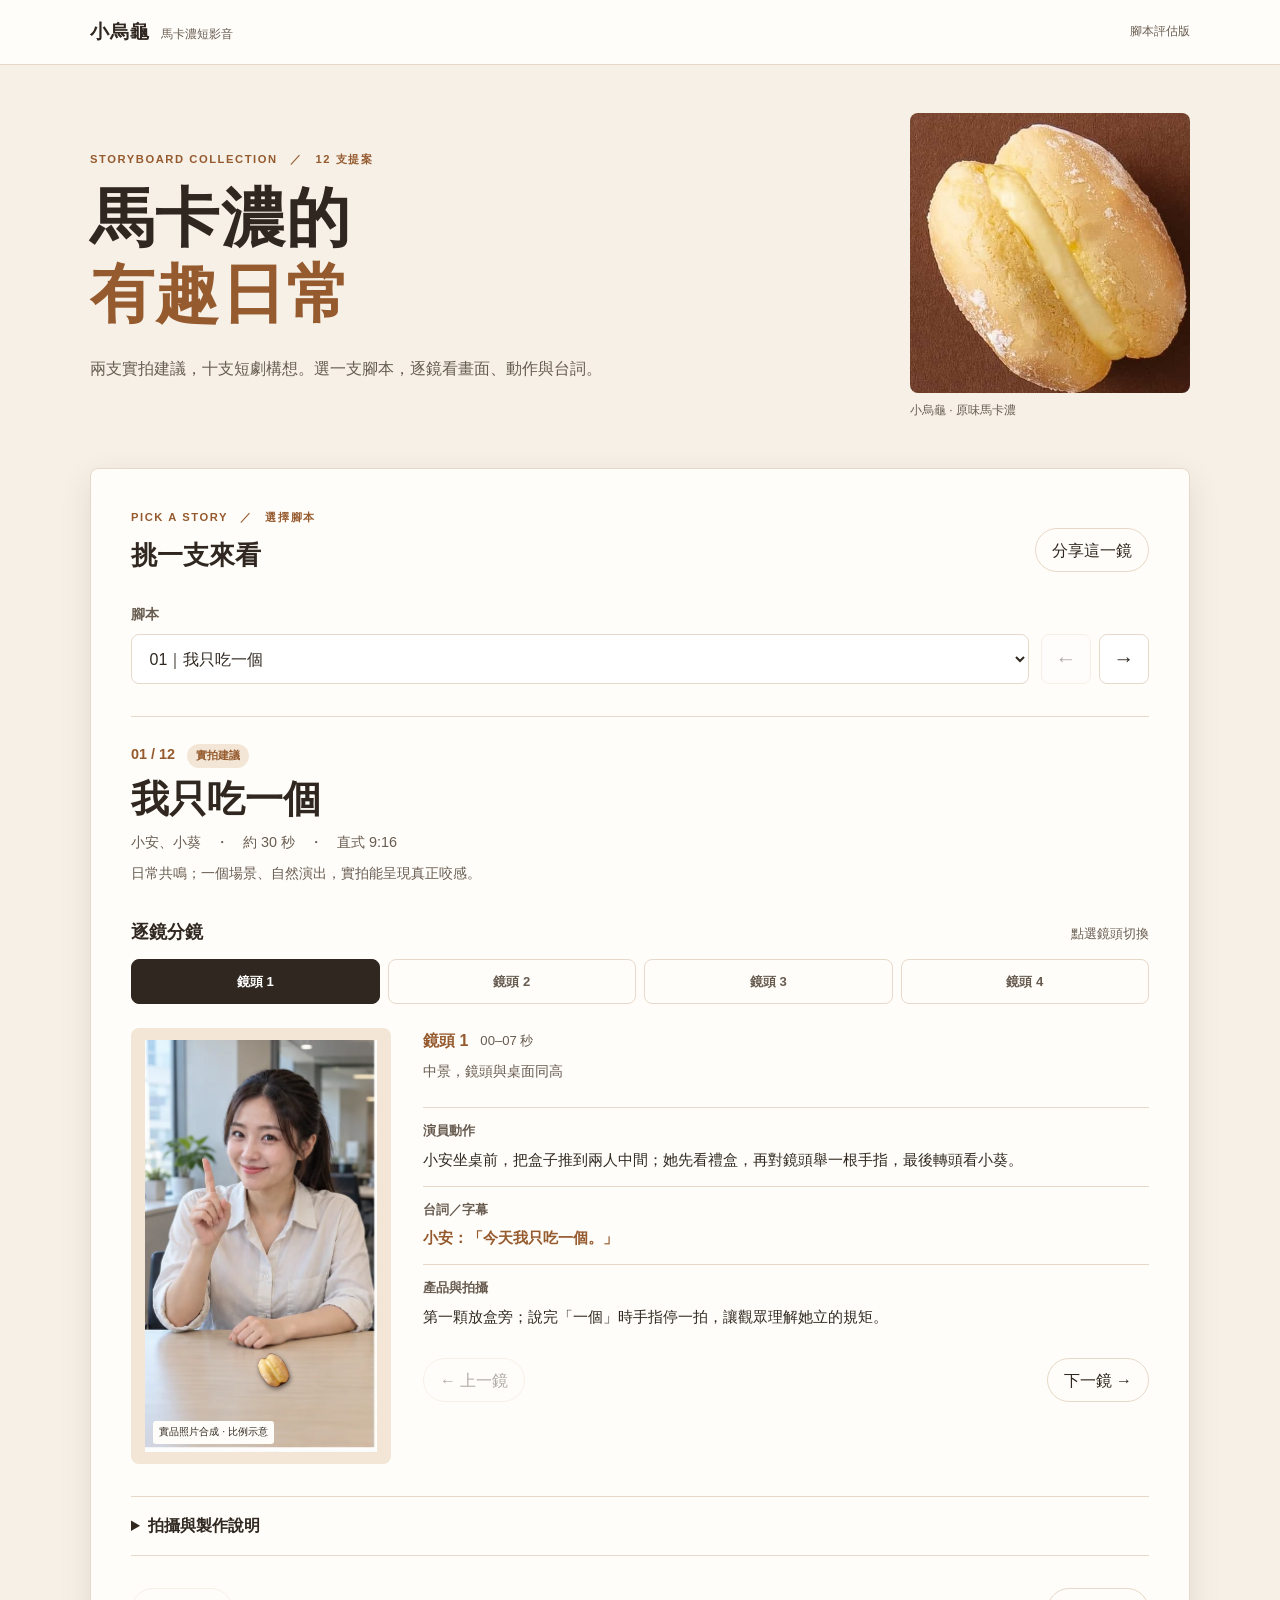
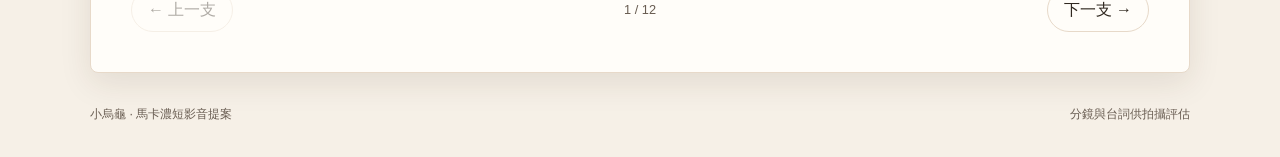
==== index.html @ 42d23191 "Publish mobile storyboard review" ====
<!doctype html>
<html lang="zh-Hant">
<head>
<meta charset="utf-8">
<meta name="viewport" content="width=device-width, initial-scale=1">
<meta name="theme-color" content="#f6f0e7">
<meta name="description" content="小烏龜馬卡濃短影音分鏡與劇本，手機快速瀏覽與切換。">
<title>小烏龜｜馬卡濃短影音分鏡</title>
<link rel="stylesheet" href="tokens.css">
<link rel="stylesheet" href="style.css">
<style>button:focus-visible,select:focus-visible,a:focus-visible,summary:focus-visible{outline:3px solid var(--color-focus);outline-offset:3px}</style>
<script src="data.js" defer></script>
<script src="app.js" defer></script>
</head>
<body>
<header class="topbar"><div class="topbar-inner"><a class="wordmark" href="./"><span class="wordmark-name">小烏龜</span><span class="wordmark-note">馬卡濃短影音</span></a><span class="topbar-label">腳本評估版</span></div></header>
<main class="wrap">
<section class="intro" aria-labelledby="page-title"><div class="intro-copy"><p class="eyebrow">STORYBOARD COLLECTION　／　12 支提案</p><h1 id="page-title">馬卡濃的<br><span>有趣日常</span></h1><p class="lead">兩支實拍建議，十支短劇構想。選一支腳本，逐鏡看畫面、動作與台詞。</p></div><div class="intro-product"><img src="assets/product-original.jpg" alt="小烏龜原味馬卡濃實拍"><span>小烏龜 · 原味馬卡濃</span></div></section>
<section class="viewer" aria-labelledby="viewer-title"><div class="viewer-heading"><div><p class="eyebrow">PICK A STORY　／　選擇腳本</p><h2 id="viewer-title">挑一支來看</h2></div><button type="button" class="share-button" id="share">分享這一鏡</button></div>
<div class="selector-row"><div class="field"><label for="episode-select">腳本</label><select id="episode-select" aria-label="選擇短影音腳本"></select></div><div class="episode-arrows" aria-label="切換腳本"><button type="button" id="prev-episode" aria-label="上一支腳本">←</button><button type="button" id="next-episode" aria-label="下一支腳本">→</button></div></div>
<div class="story-title" aria-live="polite"><div><span id="episode-number" class="number"></span><span id="episode-kind" class="kind"></span></div><h3 id="episode-title"></h3><p id="episode-meta"></p><p id="episode-why" class="story-reason"></p></div>
<div class="shot-header"><h4>逐鏡分鏡</h4><span>點選鏡頭切換</span></div><div class="shot-tabs" role="tablist" aria-label="選擇鏡頭" id="shot-tabs"></div>
<div class="shot-layout"><div class="shot-visual"><div id="still" class="still" role="img"><div id="photo-object" class="photo-obj"><img src="assets/product-original.jpg" alt=""></div><span id="visual-label" class="visual-label"></span></div></div><article class="shot-copy" aria-live="polite"><div class="shot-kicker"><span id="shot-name"></span><span id="shot-time"></span></div><p id="shot-camera" class="camera"></p><div class="copy-block"><h5>演員動作</h5><p id="shot-action"></p></div><div class="copy-block dialogue"><h5>台詞／字幕</h5><p id="shot-line"></p></div><div class="copy-block"><h5>產品與拍攝</h5><p id="shot-prop"></p></div><div class="shot-controls"><button type="button" id="prev-shot">← 上一鏡</button><button type="button" id="next-shot">下一鏡 →</button></div></article></div>
<details class="production-notes"><summary>拍攝與製作說明</summary><div><p>圖片中的人物為 AI 示意；標示「實品照片合成」的商品取自小烏龜本機實拍照。商品比例為視覺估算，拿取、咬下和開盒請依真實產品拍攝；部分雙人構圖與演員動作仍需調整。</p><p id="mode-notes"></p></div></details>
<div class="episode-bottom"><button type="button" id="prev-episode-bottom">← 上一支</button><span id="episode-progress"></span><button type="button" id="next-episode-bottom">下一支 →</button></div></section>
<footer><span>小烏龜 · 馬卡濃短影音提案</span><span>分鏡與台詞供拍攝評估</span></footer></main>
<div id="toast" class="toast" role="status" aria-live="polite"></div>
<noscript><p class="noscript">此頁需要啟用 JavaScript 才能切換分鏡。</p></noscript>
</body></html>
---- tokens.css ----
:root{--color-paper:#f6f0e7;--color-surface:#fffdf9;--color-ink:#302820;--color-muted:#685c51;--color-rule:#e7d9c9;--color-accent:#955a2e;--color-warm:#d99c5b;--color-soft:#f3e6d6;--color-green:#696b5b;--color-white:#fff;--color-shadow:rgba(63,42,23,.10);--color-focus:#6d3a19;--font-body:"Microsoft JhengHei","Heiti TC",sans-serif;--space-xs:.5rem;--space-sm:.75rem;--space-md:1rem;--space-lg:1.5rem;--space-xl:2rem;--space-2xl:3rem;--radius-sm:8px;--radius-pill:30px}
---- style.css ----
/* Hallmark · pre-emit critique: P4 H5 E4 S5 R5 V4 */
*,*::before,*::after{box-sizing:border-box}html,body{overflow-x:clip}html{scroll-behavior:smooth}body{margin:0;background:var(--color-paper);color:var(--color-ink);font-family:var(--font-body);line-height:1.6}button,select{font:inherit}button,a,select{touch-action:manipulation}button{cursor:pointer}button:focus-visible,select:focus-visible,a:focus-visible,summary:focus-visible{outline:3px solid var(--color-focus);outline-offset:3px}.topbar{background:var(--color-surface);border-bottom:1px solid var(--color-rule)}.topbar-inner,.wrap{width:min(100% - 2rem,1100px);margin:auto}.topbar-inner{min-height:64px;display:flex;align-items:center;justify-content:space-between;gap:var(--space-sm)}.wordmark{display:flex;align-items:baseline;gap:var(--space-sm);color:var(--color-ink);text-decoration:none}.wordmark-name{font-size:1.2rem;font-weight:800;letter-spacing:.04em}.wordmark-note,.topbar-label{font-size:.78rem;color:var(--color-muted)}.intro{display:grid;grid-template-columns:minmax(0,1fr) minmax(180px,280px);gap:var(--space-xl);align-items:center;padding:var(--space-2xl) 0}.intro-copy{min-width:0}.eyebrow{font-size:.7rem;letter-spacing:.14em;color:var(--color-accent);font-weight:700;margin:0 0 var(--space-sm)}h1,h2,h3,h4,h5{font-style:normal;overflow-wrap:anywhere;min-width:0}h1{font-size:clamp(2.1rem,7vw,4rem);line-height:1.18;letter-spacing:.02em;margin:0}h1 span{color:var(--color-accent)}.lead{color:var(--color-muted);max-width:34rem;margin:var(--space-lg) 0 0;font-size:1rem}.intro-product{position:relative;align-self:center}.intro-product img{width:100%;aspect-ratio:1;object-fit:cover;display:block;border-radius:var(--radius-sm)}.intro-product span{display:block;color:var(--color-muted);font-size:.75rem;margin-top:var(--space-xs)}.viewer{background:var(--color-surface);padding:clamp(1rem,4vw,2.5rem);border:1px solid var(--color-rule);border-radius:var(--radius-sm);box-shadow:0 10px 32px var(--color-shadow)}.viewer-heading{display:flex;align-items:end;justify-content:space-between;gap:var(--space-sm)}.viewer-heading h2{font-size:1.6rem;line-height:1.3;margin:0}.share-button,.shot-controls button,.episode-bottom button{border:1px solid var(--color-rule);background:var(--color-surface);color:var(--color-ink);border-radius:var(--radius-pill);min-height:44px;padding:.5rem 1rem;white-space:nowrap}.share-button:hover,.shot-controls button:hover,.episode-bottom button:hover{border-color:var(--color-accent)}.selector-row{display:flex;align-items:end;gap:var(--space-sm);margin-top:var(--space-xl)}.field{flex:1;min-width:0}.field label{display:block;font-size:.85rem;color:var(--color-muted);font-weight:700;margin-bottom:var(--space-xs)}select{width:100%;min-height:50px;padding:.65rem 2.2rem .65rem .85rem;color:var(--color-ink);border:1px solid var(--color-rule);border-radius:var(--radius-sm);background:var(--color-white)}.episode-arrows{display:flex;gap:var(--space-xs)}.episode-arrows button{width:50px;height:50px;border:1px solid var(--color-rule);border-radius:var(--radius-sm);background:var(--color-white);font-size:1.3rem;color:var(--color-ink)}button:disabled{opacity:.38;cursor:not-allowed}.story-title{border-top:1px solid var(--color-rule);margin-top:var(--space-xl);padding-top:var(--space-lg)}.number{font-size:.9rem;color:var(--color-accent);font-weight:800;margin-right:var(--space-sm)}.kind{display:inline-block;font-size:.7rem;padding:.2rem .55rem;background:var(--color-soft);color:var(--color-accent);border-radius:var(--radius-pill);font-weight:700}.story-title h3{font-size:clamp(1.55rem,4vw,2.35rem);line-height:1.25;margin:var(--space-xs) 0}.story-title p{margin:0;color:var(--color-muted);font-size:.9rem}.story-title .story-reason{margin-top:var(--space-xs)}.shot-header{display:flex;align-items:baseline;justify-content:space-between;gap:var(--space-sm);margin-top:var(--space-xl)}.shot-header h4{margin:0;font-size:1.15rem}.shot-header span{font-size:.8rem;color:var(--color-muted)}.shot-tabs{display:grid;grid-template-columns:repeat(4,minmax(0,1fr));gap:var(--space-xs);margin:var(--space-sm) 0 var(--space-lg)}.shot-tabs button{font-size:.82rem;white-space:nowrap;min-height:45px;border:1px solid var(--color-rule);border-radius:var(--radius-sm);color:var(--color-muted);background:var(--color-surface);font-weight:700}.shot-tabs button[aria-selected=true]{background:var(--color-ink);color:var(--color-white);border-color:var(--color-ink)}.shot-layout{display:grid;grid-template-columns:minmax(200px,260px) minmax(0,1fr);gap:var(--space-xl);align-items:start}.shot-visual{display:flex;justify-content:center;background:var(--color-soft);padding:var(--space-sm);border-radius:var(--radius-sm)}.still{position:relative;width:100%;max-width:232px;aspect-ratio:9/16;overflow:hidden;background-repeat:no-repeat;background-size:auto 200%;background-color:var(--color-rule)}.photo-obj{position:absolute;width:15%;transform:translate(-50%,-50%);filter:drop-shadow(1px 2px 2px rgba(0,0,0,.5))}.photo-obj img{display:block;width:100%;clip-path:polygon(42% 5%,49% 5%,55% 7%,64% 11%,71% 15%,75% 20%,80% 25%,84% 31%,88% 38%,91% 45%,94% 52%,97% 59%,99% 66%,99% 71%,97% 75%,94% 80%,91% 84%,86% 88%,80% 91%,74% 94%,67% 97%,60% 99%,54% 98%,46% 96%,39% 93%,35% 90%,32% 86%,28% 82%,25% 78%,22% 74%,19% 70%,16% 65%,14% 61%,13% 58%,11% 53%,10% 49%,9% 45%,8% 40%,8% 36%,9% 32%,10% 28%,12% 24%,14% 21%,18% 18%,32% 18%,33% 14%,35% 11%,37% 9%)}.visual-label{position:absolute;bottom:var(--space-xs);left:var(--space-xs);background:var(--color-surface);padding:.2rem .4rem;border-radius:3px;font-size:.65rem;color:var(--color-ink)}.shot-kicker{display:flex;gap:var(--space-sm);align-items:center;color:var(--color-accent);font-weight:800}.shot-kicker span+span{color:var(--color-muted);font-size:.82rem;font-weight:400}.camera{font-size:.85rem;color:var(--color-muted);margin:var(--space-xs) 0 var(--space-lg)}.copy-block{padding:var(--space-sm) 0;border-top:1px solid var(--color-rule)}.copy-block h5{font-size:.82rem;color:var(--color-muted);margin:0 0 .3rem}.copy-block p{font-size:.96rem;margin:0;line-height:1.8}.dialogue p{font-weight:700;color:var(--color-accent)}.shot-controls{display:flex;justify-content:space-between;gap:var(--space-sm);margin-top:var(--space-md)}.production-notes{margin-top:var(--space-xl);border-top:1px solid var(--color-rule);border-bottom:1px solid var(--color-rule);color:var(--color-muted)}summary{padding:var(--space-md) 0;cursor:pointer;color:var(--color-ink);font-weight:700}.production-notes div{font-size:.86rem;line-height:1.75;padding-bottom:var(--space-sm)}.episode-bottom{display:flex;align-items:center;justify-content:space-between;gap:var(--space-xs);margin-top:var(--space-xl)}.episode-bottom span{color:var(--color-muted);font-size:.8rem;white-space:nowrap}footer{display:flex;justify-content:space-between;gap:var(--space-sm);padding:var(--space-xl) 0;color:var(--color-muted);font-size:.78rem}.toast{position:fixed;left:50%;bottom:1rem;transform:translateX(-50%);background:var(--color-ink);color:var(--color-white);padding:.6rem 1rem;border-radius:var(--radius-pill);font-size:.85rem;opacity:0;pointer-events:none;white-space:nowrap}.toast.visible{opacity:1}.noscript{padding:var(--space-lg)}@media(max-width:600px){.topbar-inner,.wrap{width:min(100% - 1.5rem,1100px)}.topbar-label{display:none}.intro{grid-template-columns:minmax(0,1fr) minmax(95px,32%);gap:var(--space-md);padding:var(--space-xl) 0}.intro-product span{font-size:.65rem}.lead{font-size:.9rem;margin-top:var(--space-md)}.viewer-heading{align-items:start}.viewer-heading h2{font-size:1.35rem}.share-button{padding:.45rem .7rem;font-size:.78rem}.episode-arrows button{width:44px}.shot-layout{grid-template-columns:minmax(0,1fr);gap:var(--space-md)}.shot-visual{padding:var(--space-sm)}.still{max-width:188px}.shot-copy{min-width:0}.copy-block p{font-size:.95rem}footer{flex-direction:column;gap:0}}@media(prefers-reduced-motion:reduce){html{scroll-behavior:auto}}
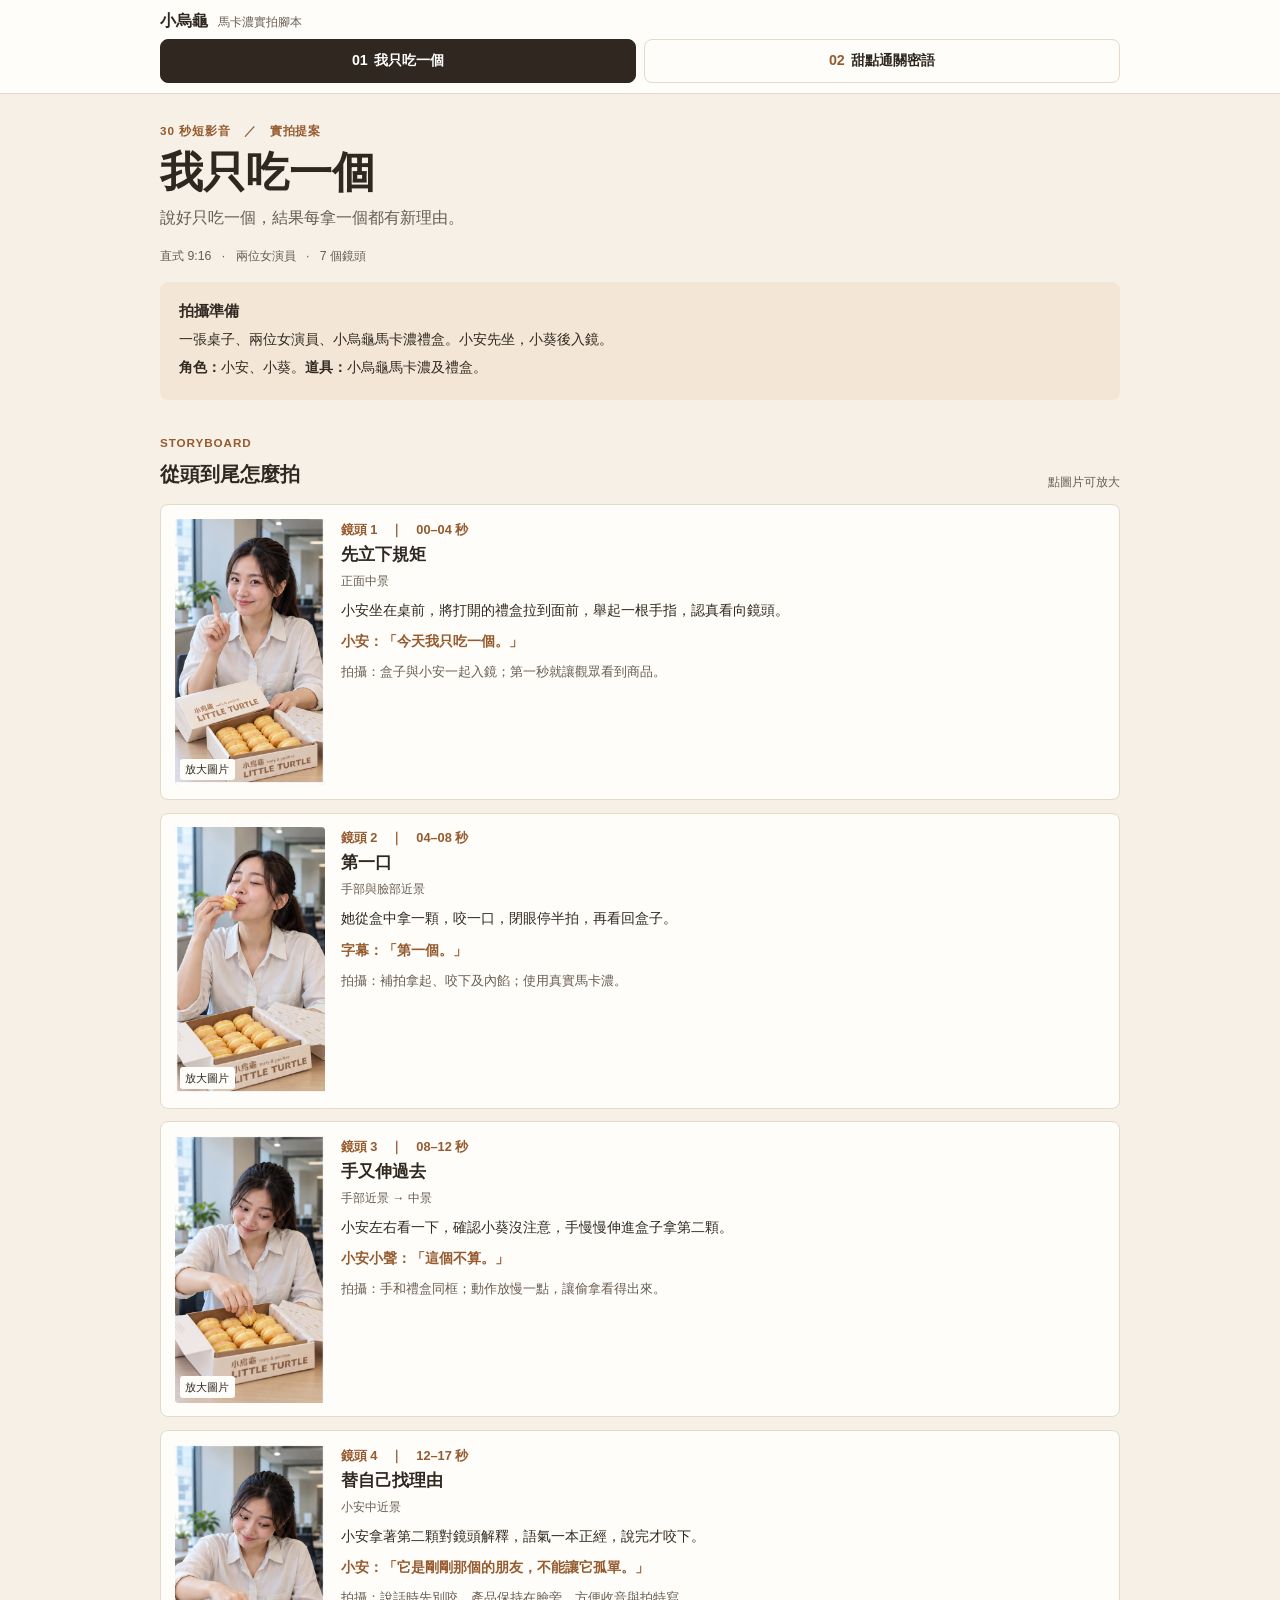
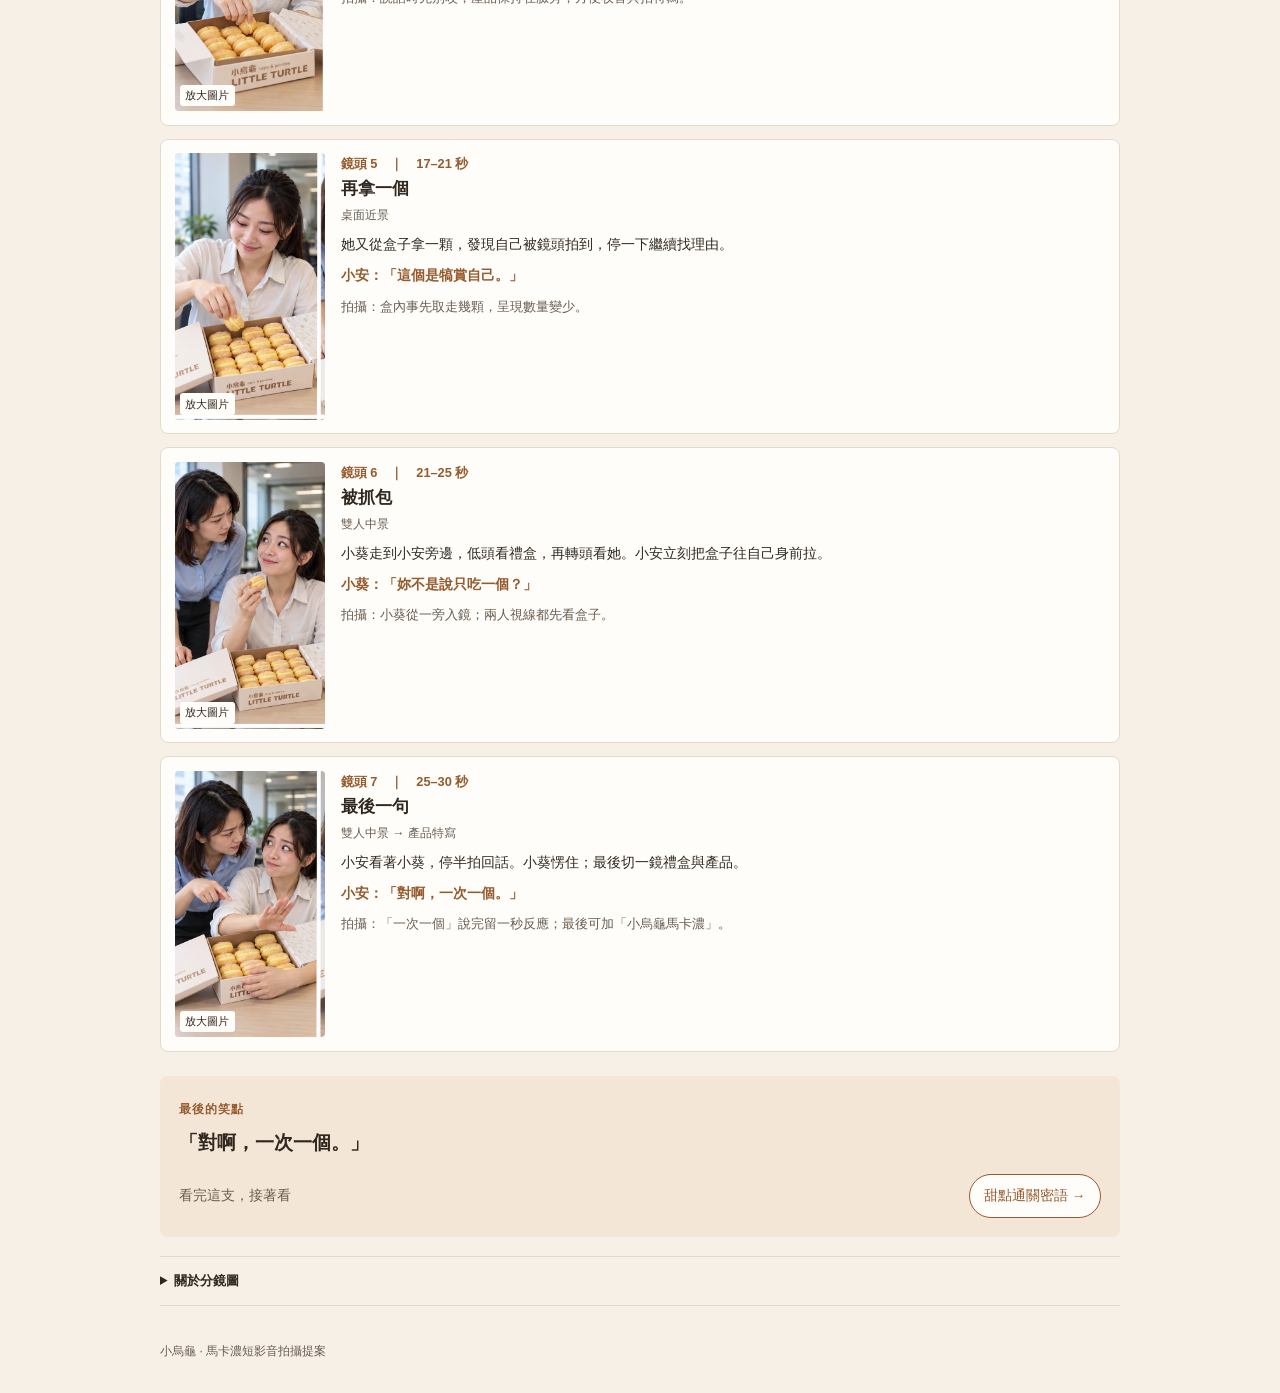
==== commit fa0ee2c5: "Focus mobile review on two filming scripts" ====
--- a/index.html
+++ b/index.html
@@ -1,29 +1,11 @@
 <!doctype html>
-<html lang="zh-Hant">
-<head>
-<meta charset="utf-8">
-<meta name="viewport" content="width=device-width, initial-scale=1">
-<meta name="theme-color" content="#f6f0e7">
-<meta name="description" content="小烏龜馬卡濃短影音分鏡與劇本，手機快速瀏覽與切換。">
-<title>小烏龜｜馬卡濃短影音分鏡</title>
-<link rel="stylesheet" href="tokens.css">
-<link rel="stylesheet" href="style.css">
-<style>button:focus-visible,select:focus-visible,a:focus-visible,summary:focus-visible{outline:3px solid var(--color-focus);outline-offset:3px}</style>
-<script src="data.js" defer></script>
-<script src="app.js" defer></script>
-</head>
-<body>
-<header class="topbar"><div class="topbar-inner"><a class="wordmark" href="./"><span class="wordmark-name">小烏龜</span><span class="wordmark-note">馬卡濃短影音</span></a><span class="topbar-label">腳本評估版</span></div></header>
-<main class="wrap">
-<section class="intro" aria-labelledby="page-title"><div class="intro-copy"><p class="eyebrow">STORYBOARD COLLECTION　／　12 支提案</p><h1 id="page-title">馬卡濃的<br><span>有趣日常</span></h1><p class="lead">兩支實拍建議，十支短劇構想。選一支腳本，逐鏡看畫面、動作與台詞。</p></div><div class="intro-product"><img src="assets/product-original.jpg" alt="小烏龜原味馬卡濃實拍"><span>小烏龜 · 原味馬卡濃</span></div></section>
-<section class="viewer" aria-labelledby="viewer-title"><div class="viewer-heading"><div><p class="eyebrow">PICK A STORY　／　選擇腳本</p><h2 id="viewer-title">挑一支來看</h2></div><button type="button" class="share-button" id="share">分享這一鏡</button></div>
-<div class="selector-row"><div class="field"><label for="episode-select">腳本</label><select id="episode-select" aria-label="選擇短影音腳本"></select></div><div class="episode-arrows" aria-label="切換腳本"><button type="button" id="prev-episode" aria-label="上一支腳本">←</button><button type="button" id="next-episode" aria-label="下一支腳本">→</button></div></div>
-<div class="story-title" aria-live="polite"><div><span id="episode-number" class="number"></span><span id="episode-kind" class="kind"></span></div><h3 id="episode-title"></h3><p id="episode-meta"></p><p id="episode-why" class="story-reason"></p></div>
-<div class="shot-header"><h4>逐鏡分鏡</h4><span>點選鏡頭切換</span></div><div class="shot-tabs" role="tablist" aria-label="選擇鏡頭" id="shot-tabs"></div>
-<div class="shot-layout"><div class="shot-visual"><div id="still" class="still" role="img"><div id="photo-object" class="photo-obj"><img src="assets/product-original.jpg" alt=""></div><span id="visual-label" class="visual-label"></span></div></div><article class="shot-copy" aria-live="polite"><div class="shot-kicker"><span id="shot-name"></span><span id="shot-time"></span></div><p id="shot-camera" class="camera"></p><div class="copy-block"><h5>演員動作</h5><p id="shot-action"></p></div><div class="copy-block dialogue"><h5>台詞／字幕</h5><p id="shot-line"></p></div><div class="copy-block"><h5>產品與拍攝</h5><p id="shot-prop"></p></div><div class="shot-controls"><button type="button" id="prev-shot">← 上一鏡</button><button type="button" id="next-shot">下一鏡 →</button></div></article></div>
-<details class="production-notes"><summary>拍攝與製作說明</summary><div><p>圖片中的人物為 AI 示意；標示「實品照片合成」的商品取自小烏龜本機實拍照。商品比例為視覺估算，拿取、咬下和開盒請依真實產品拍攝；部分雙人構圖與演員動作仍需調整。</p><p id="mode-notes"></p></div></details>
-<div class="episode-bottom"><button type="button" id="prev-episode-bottom">← 上一支</button><span id="episode-progress"></span><button type="button" id="next-episode-bottom">下一支 →</button></div></section>
-<footer><span>小烏龜 · 馬卡濃短影音提案</span><span>分鏡與台詞供拍攝評估</span></footer></main>
-<div id="toast" class="toast" role="status" aria-live="polite"></div>
-<noscript><p class="noscript">此頁需要啟用 JavaScript 才能切換分鏡。</p></noscript>
-</body></html>+<html lang="zh-Hant"><head><meta charset="utf-8"><meta name="viewport" content="width=device-width, initial-scale=1"><meta name="theme-color" content="#f7f1e9"><meta name="description" content="小烏龜馬卡濃兩支實拍短影音分鏡與劇本。"><title>小烏龜｜兩支實拍腳本</title><link rel="stylesheet" href="tokens.css"><link rel="stylesheet" href="style.css"><style>button:focus-visible,a:focus-visible,summary:focus-visible{outline:3px solid var(--color-focus);outline-offset:3px}</style><script src="shoot-data.js" defer></script><script src="app.js" defer></script></head>
+<body><header class="topbar"><div class="top-inner"><div class="brand"><strong>小烏龜</strong><span>馬卡濃實拍腳本</span></div><nav class="switcher" aria-label="切換影片"><button id="choose-01" type="button" aria-pressed="true"><span>01</span> 我只吃一個</button><button id="choose-10" type="button" aria-pressed="false"><span>02</span> 甜點通關密語</button></nav></div></header>
+<main class="page" id="top"><section class="story-header"><div class="eyebrow">30 秒短影音　／　實拍提案</div><h1 id="title"></h1><p class="logline" id="logline"></p><div class="meta"><span>直式 9:16</span><span>兩位女演員</span><span>7 個鏡頭</span></div></section>
+<section class="setup" aria-labelledby="setup-title"><h2 id="setup-title">拍攝準備</h2><p id="setup"></p><p><strong>角色：</strong>小安、小葵。<strong>道具：</strong>小烏龜馬卡濃及禮盒。</p></section>
+<section class="storyboard" aria-labelledby="storyboard-title"><div class="section-head"><div><span class="eyebrow">STORYBOARD</span><h2 id="storyboard-title">從頭到尾怎麼拍</h2></div><span class="hint">點圖片可放大</span></div><div id="shots" class="shots"></div></section>
+<section class="finish"><span class="eyebrow">最後的笑點</span><p id="ending"></p><div class="next"><span>看完這支，接著看</span><button type="button" id="switch-bottom">切換影片</button></div></section>
+<details class="notes"><summary>關於分鏡圖</summary><p>圖片由 ImageGen 參考小烏龜馬卡濃與禮盒實拍生成，女演員與商品在同一張圖中生成；產品形狀、包裝和手部仍可能與實物不同，實拍時以實際商品與劇本為準。</p></details>
+<footer>小烏龜 · 馬卡濃短影音拍攝提案</footer></main>
+<dialog id="image-dialog" aria-label="放大分鏡圖片"><div class="modal-header"><strong id="modal-title"></strong><button id="close-dialog" type="button" aria-label="關閉放大圖片">關閉 ✕</button></div><div id="modal-image" class="modal-image" role="img"></div><p>AI 生成示意，產品以實物為準。</p></dialog>
+<noscript><p>請開啟 JavaScript 以查看兩支拍攝腳本。</p></noscript></body></html>
--- a/style.css
+++ b/style.css
@@ -1,2 +1,2 @@
 /* Hallmark · pre-emit critique: P4 H5 E4 S5 R5 V4 */
-*,*::before,*::after{box-sizing:border-box}html,body{overflow-x:clip}html{scroll-behavior:smooth}body{margin:0;background:var(--color-paper);color:var(--color-ink);font-family:var(--font-body);line-height:1.6}button,select{font:inherit}button,a,select{touch-action:manipulation}button{cursor:pointer}button:focus-visible,select:focus-visible,a:focus-visible,summary:focus-visible{outline:3px solid var(--color-focus);outline-offset:3px}.topbar{background:var(--color-surface);border-bottom:1px solid var(--color-rule)}.topbar-inner,.wrap{width:min(100% - 2rem,1100px);margin:auto}.topbar-inner{min-height:64px;display:flex;align-items:center;justify-content:space-between;gap:var(--space-sm)}.wordmark{display:flex;align-items:baseline;gap:var(--space-sm);color:var(--color-ink);text-decoration:none}.wordmark-name{font-size:1.2rem;font-weight:800;letter-spacing:.04em}.wordmark-note,.topbar-label{font-size:.78rem;color:var(--color-muted)}.intro{display:grid;grid-template-columns:minmax(0,1fr) minmax(180px,280px);gap:var(--space-xl);align-items:center;padding:var(--space-2xl) 0}.intro-copy{min-width:0}.eyebrow{font-size:.7rem;letter-spacing:.14em;color:var(--color-accent);font-weight:700;margin:0 0 var(--space-sm)}h1,h2,h3,h4,h5{font-style:normal;overflow-wrap:anywhere;min-width:0}h1{font-size:clamp(2.1rem,7vw,4rem);line-height:1.18;letter-spacing:.02em;margin:0}h1 span{color:var(--color-accent)}.lead{color:var(--color-muted);max-width:34rem;margin:var(--space-lg) 0 0;font-size:1rem}.intro-product{position:relative;align-self:center}.intro-product img{width:100%;aspect-ratio:1;object-fit:cover;display:block;border-radius:var(--radius-sm)}.intro-product span{display:block;color:var(--color-muted);font-size:.75rem;margin-top:var(--space-xs)}.viewer{background:var(--color-surface);padding:clamp(1rem,4vw,2.5rem);border:1px solid var(--color-rule);border-radius:var(--radius-sm);box-shadow:0 10px 32px var(--color-shadow)}.viewer-heading{display:flex;align-items:end;justify-content:space-between;gap:var(--space-sm)}.viewer-heading h2{font-size:1.6rem;line-height:1.3;margin:0}.share-button,.shot-controls button,.episode-bottom button{border:1px solid var(--color-rule);background:var(--color-surface);color:var(--color-ink);border-radius:var(--radius-pill);min-height:44px;padding:.5rem 1rem;white-space:nowrap}.share-button:hover,.shot-controls button:hover,.episode-bottom button:hover{border-color:var(--color-accent)}.selector-row{display:flex;align-items:end;gap:var(--space-sm);margin-top:var(--space-xl)}.field{flex:1;min-width:0}.field label{display:block;font-size:.85rem;color:var(--color-muted);font-weight:700;margin-bottom:var(--space-xs)}select{width:100%;min-height:50px;padding:.65rem 2.2rem .65rem .85rem;color:var(--color-ink);border:1px solid var(--color-rule);border-radius:var(--radius-sm);background:var(--color-white)}.episode-arrows{display:flex;gap:var(--space-xs)}.episode-arrows button{width:50px;height:50px;border:1px solid var(--color-rule);border-radius:var(--radius-sm);background:var(--color-white);font-size:1.3rem;color:var(--color-ink)}button:disabled{opacity:.38;cursor:not-allowed}.story-title{border-top:1px solid var(--color-rule);margin-top:var(--space-xl);padding-top:var(--space-lg)}.number{font-size:.9rem;color:var(--color-accent);font-weight:800;margin-right:var(--space-sm)}.kind{display:inline-block;font-size:.7rem;padding:.2rem .55rem;background:var(--color-soft);color:var(--color-accent);border-radius:var(--radius-pill);font-weight:700}.story-title h3{font-size:clamp(1.55rem,4vw,2.35rem);line-height:1.25;margin:var(--space-xs) 0}.story-title p{margin:0;color:var(--color-muted);font-size:.9rem}.story-title .story-reason{margin-top:var(--space-xs)}.shot-header{display:flex;align-items:baseline;justify-content:space-between;gap:var(--space-sm);margin-top:var(--space-xl)}.shot-header h4{margin:0;font-size:1.15rem}.shot-header span{font-size:.8rem;color:var(--color-muted)}.shot-tabs{display:grid;grid-template-columns:repeat(4,minmax(0,1fr));gap:var(--space-xs);margin:var(--space-sm) 0 var(--space-lg)}.shot-tabs button{font-size:.82rem;white-space:nowrap;min-height:45px;border:1px solid var(--color-rule);border-radius:var(--radius-sm);color:var(--color-muted);background:var(--color-surface);font-weight:700}.shot-tabs button[aria-selected=true]{background:var(--color-ink);color:var(--color-white);border-color:var(--color-ink)}.shot-layout{display:grid;grid-template-columns:minmax(200px,260px) minmax(0,1fr);gap:var(--space-xl);align-items:start}.shot-visual{display:flex;justify-content:center;background:var(--color-soft);padding:var(--space-sm);border-radius:var(--radius-sm)}.still{position:relative;width:100%;max-width:232px;aspect-ratio:9/16;overflow:hidden;background-repeat:no-repeat;background-size:auto 200%;background-color:var(--color-rule)}.photo-obj{position:absolute;width:15%;transform:translate(-50%,-50%);filter:drop-shadow(1px 2px 2px rgba(0,0,0,.5))}.photo-obj img{display:block;width:100%;clip-path:polygon(42% 5%,49% 5%,55% 7%,64% 11%,71% 15%,75% 20%,80% 25%,84% 31%,88% 38%,91% 45%,94% 52%,97% 59%,99% 66%,99% 71%,97% 75%,94% 80%,91% 84%,86% 88%,80% 91%,74% 94%,67% 97%,60% 99%,54% 98%,46% 96%,39% 93%,35% 90%,32% 86%,28% 82%,25% 78%,22% 74%,19% 70%,16% 65%,14% 61%,13% 58%,11% 53%,10% 49%,9% 45%,8% 40%,8% 36%,9% 32%,10% 28%,12% 24%,14% 21%,18% 18%,32% 18%,33% 14%,35% 11%,37% 9%)}.visual-label{position:absolute;bottom:var(--space-xs);left:var(--space-xs);background:var(--color-surface);padding:.2rem .4rem;border-radius:3px;font-size:.65rem;color:var(--color-ink)}.shot-kicker{display:flex;gap:var(--space-sm);align-items:center;color:var(--color-accent);font-weight:800}.shot-kicker span+span{color:var(--color-muted);font-size:.82rem;font-weight:400}.camera{font-size:.85rem;color:var(--color-muted);margin:var(--space-xs) 0 var(--space-lg)}.copy-block{padding:var(--space-sm) 0;border-top:1px solid var(--color-rule)}.copy-block h5{font-size:.82rem;color:var(--color-muted);margin:0 0 .3rem}.copy-block p{font-size:.96rem;margin:0;line-height:1.8}.dialogue p{font-weight:700;color:var(--color-accent)}.shot-controls{display:flex;justify-content:space-between;gap:var(--space-sm);margin-top:var(--space-md)}.production-notes{margin-top:var(--space-xl);border-top:1px solid var(--color-rule);border-bottom:1px solid var(--color-rule);color:var(--color-muted)}summary{padding:var(--space-md) 0;cursor:pointer;color:var(--color-ink);font-weight:700}.production-notes div{font-size:.86rem;line-height:1.75;padding-bottom:var(--space-sm)}.episode-bottom{display:flex;align-items:center;justify-content:space-between;gap:var(--space-xs);margin-top:var(--space-xl)}.episode-bottom span{color:var(--color-muted);font-size:.8rem;white-space:nowrap}footer{display:flex;justify-content:space-between;gap:var(--space-sm);padding:var(--space-xl) 0;color:var(--color-muted);font-size:.78rem}.toast{position:fixed;left:50%;bottom:1rem;transform:translateX(-50%);background:var(--color-ink);color:var(--color-white);padding:.6rem 1rem;border-radius:var(--radius-pill);font-size:.85rem;opacity:0;pointer-events:none;white-space:nowrap}.toast.visible{opacity:1}.noscript{padding:var(--space-lg)}@media(max-width:600px){.topbar-inner,.wrap{width:min(100% - 1.5rem,1100px)}.topbar-label{display:none}.intro{grid-template-columns:minmax(0,1fr) minmax(95px,32%);gap:var(--space-md);padding:var(--space-xl) 0}.intro-product span{font-size:.65rem}.lead{font-size:.9rem;margin-top:var(--space-md)}.viewer-heading{align-items:start}.viewer-heading h2{font-size:1.35rem}.share-button{padding:.45rem .7rem;font-size:.78rem}.episode-arrows button{width:44px}.shot-layout{grid-template-columns:minmax(0,1fr);gap:var(--space-md)}.shot-visual{padding:var(--space-sm)}.still{max-width:188px}.shot-copy{min-width:0}.copy-block p{font-size:.95rem}footer{flex-direction:column;gap:0}}@media(prefers-reduced-motion:reduce){html{scroll-behavior:auto}}+*,*::before,*::after{box-sizing:border-box}html,body{overflow-x:clip}html{scroll-behavior:smooth}body{margin:0;background:var(--color-paper);color:var(--color-ink);font-family:var(--font-body);line-height:1.65}button{font:inherit;cursor:pointer;touch-action:manipulation}.topbar{position:sticky;top:0;z-index:5;background:var(--color-surface);border-bottom:1px solid var(--color-rule)}.top-inner,.page{width:min(100% - 2rem,960px);margin:auto}.brand{display:flex;align-items:baseline;gap:.6rem;padding:.5rem 0 .3rem}.brand strong{font-size:1rem}.brand span{font-size:.75rem;color:var(--color-muted)}.switcher{display:grid;grid-template-columns:repeat(2,minmax(0,1fr));gap:.5rem;padding-bottom:.6rem}.switcher button{min-height:44px;border:1px solid var(--color-rule);background:var(--color-surface);color:var(--color-ink);border-radius:var(--radius-sm);font-size:.89rem;font-weight:700;white-space:nowrap}.switcher button span{color:var(--color-accent);margin-right:.15rem}.switcher button[aria-pressed=true]{background:var(--color-ink);color:var(--color-white);border-color:var(--color-ink)}.switcher button[aria-pressed=true] span{color:var(--color-white)}.story-header{padding:1.7rem 0 1rem}.eyebrow{color:var(--color-accent);font-size:.73rem;font-weight:700;letter-spacing:.08em}h1,h2,h3{overflow-wrap:anywhere;font-style:normal}h1{font-size:clamp(1.8rem,6vw,2.7rem);line-height:1.25;margin:.3rem 0 .4rem}.logline{margin:0;color:var(--color-muted);font-size:.98rem}.meta{display:flex;gap:.65rem;flex-wrap:wrap;color:var(--color-muted);font-size:.77rem;margin-top:.9rem}.meta span:not(:last-child)::after{content:'·';margin-left:.65rem}.setup{background:var(--color-soft);padding:1rem 1.2rem;border-radius:var(--radius-sm);font-size:.88rem}.setup h2{font-size:.95rem;margin:0 0 .25rem}.setup p{margin:.3rem 0}.section-head{display:flex;justify-content:space-between;align-items:end;margin:1.8rem 0 .7rem}.section-head h2{font-size:1.25rem;margin:.15rem 0}.hint{color:var(--color-muted);font-size:.75rem}.shots{display:grid;gap:.8rem}.shot{background:var(--color-surface);border:1px solid var(--color-rule);border-radius:var(--radius-sm);padding:.85rem;display:grid;grid-template-columns:150px minmax(0,1fr);gap:1rem;align-items:start}.preview{padding:0;border:0;background:var(--color-rule);width:100%;aspect-ratio:9/16;position:relative;overflow:hidden;border-radius:4px}.shot-picture,.modal-image{background-size:200% 200%;background-repeat:no-repeat}.shot-picture{width:100%;height:100%}.zoom{position:absolute;bottom:5px;left:5px;background:var(--color-surface);color:var(--color-ink);font-size:.7rem;padding:.1rem .35rem;border-radius:3px}.shot-copy{min-width:0}.shot-time{color:var(--color-accent);font-weight:800;font-size:.8rem}.shot h3{font-size:1.06rem;line-height:1.35;margin:.25rem 0}.camera{font-size:.76rem;color:var(--color-muted);margin:0 0 .45rem}.action,.line,.note{font-size:.88rem;line-height:1.65;margin:.5rem 0}.line{color:var(--color-accent);font-weight:700}.note{color:var(--color-muted);font-size:.8rem}.finish{margin-top:1.5rem;padding:1.2rem;background:var(--color-soft);border-radius:var(--radius-sm)}.finish>p{font-size:1.18rem;font-weight:800;margin:.35rem 0 1rem}.next{display:flex;align-items:center;justify-content:space-between;gap:.5rem;font-size:.85rem;color:var(--color-muted)}.next button,.modal-header button{border:1px solid var(--color-accent);border-radius:var(--radius-pill);background:var(--color-surface);color:var(--color-accent);min-height:44px;padding:.5rem .9rem;white-space:nowrap}.notes{margin:1.2rem 0;border-top:1px solid var(--color-rule);border-bottom:1px solid var(--color-rule);font-size:.84rem;color:var(--color-muted)}summary{padding:.8rem 0;cursor:pointer;font-weight:700;color:var(--color-ink)}footer{padding:1rem 0 2rem;color:var(--color-muted);font-size:.76rem}dialog{width:min(94vw,500px);max-height:94vh;border:0;border-radius:var(--radius-sm);background:var(--color-surface);color:var(--color-ink);padding:1rem;box-shadow:0 12px 60px var(--color-shadow)}dialog::backdrop{background:rgba(0,0,0,.7)}.modal-header{display:flex;align-items:center;justify-content:space-between;gap:.5rem;margin-bottom:.5rem}.modal-image{height:min(70vh,640px);aspect-ratio:9/16;margin:auto}.modal-header button{min-height:40px}dialog p{font-size:.75rem;color:var(--color-muted);margin:.5rem 0 0;text-align:center}@media(max-width:520px){.top-inner,.page{width:min(100% - 1.25rem,960px)}.switcher button{font-size:.8rem}.shot{grid-template-columns:108px minmax(0,1fr);gap:.75rem;padding:.65rem}.shot h3{font-size:.98rem}.action,.line{font-size:.85rem}.note{font-size:.76rem}.section-head h2{font-size:1.15rem}}@media(max-width:340px){.shot{grid-template-columns:92px minmax(0,1fr)}.switcher button{font-size:.74rem}.shot .action,.shot .line{font-size:.82rem}}@media(prefers-reduced-motion:reduce){html{scroll-behavior:auto}}
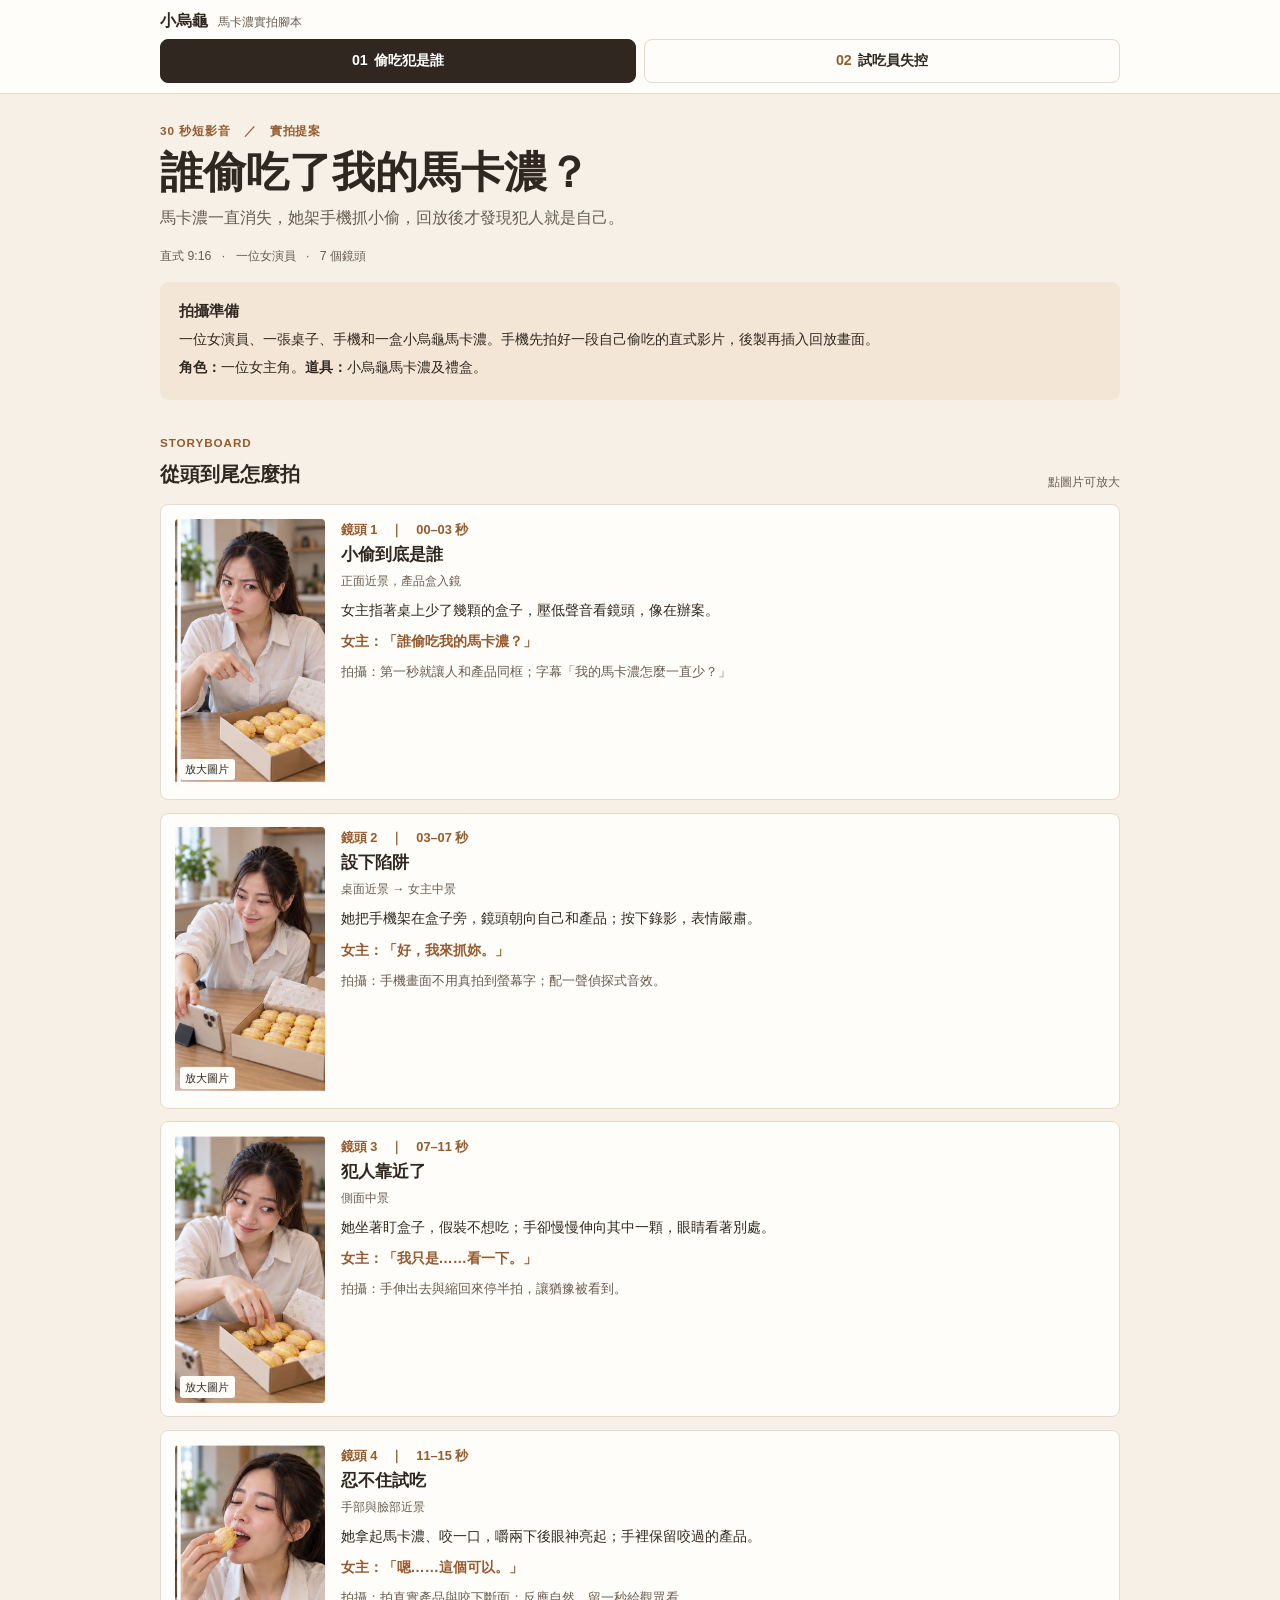
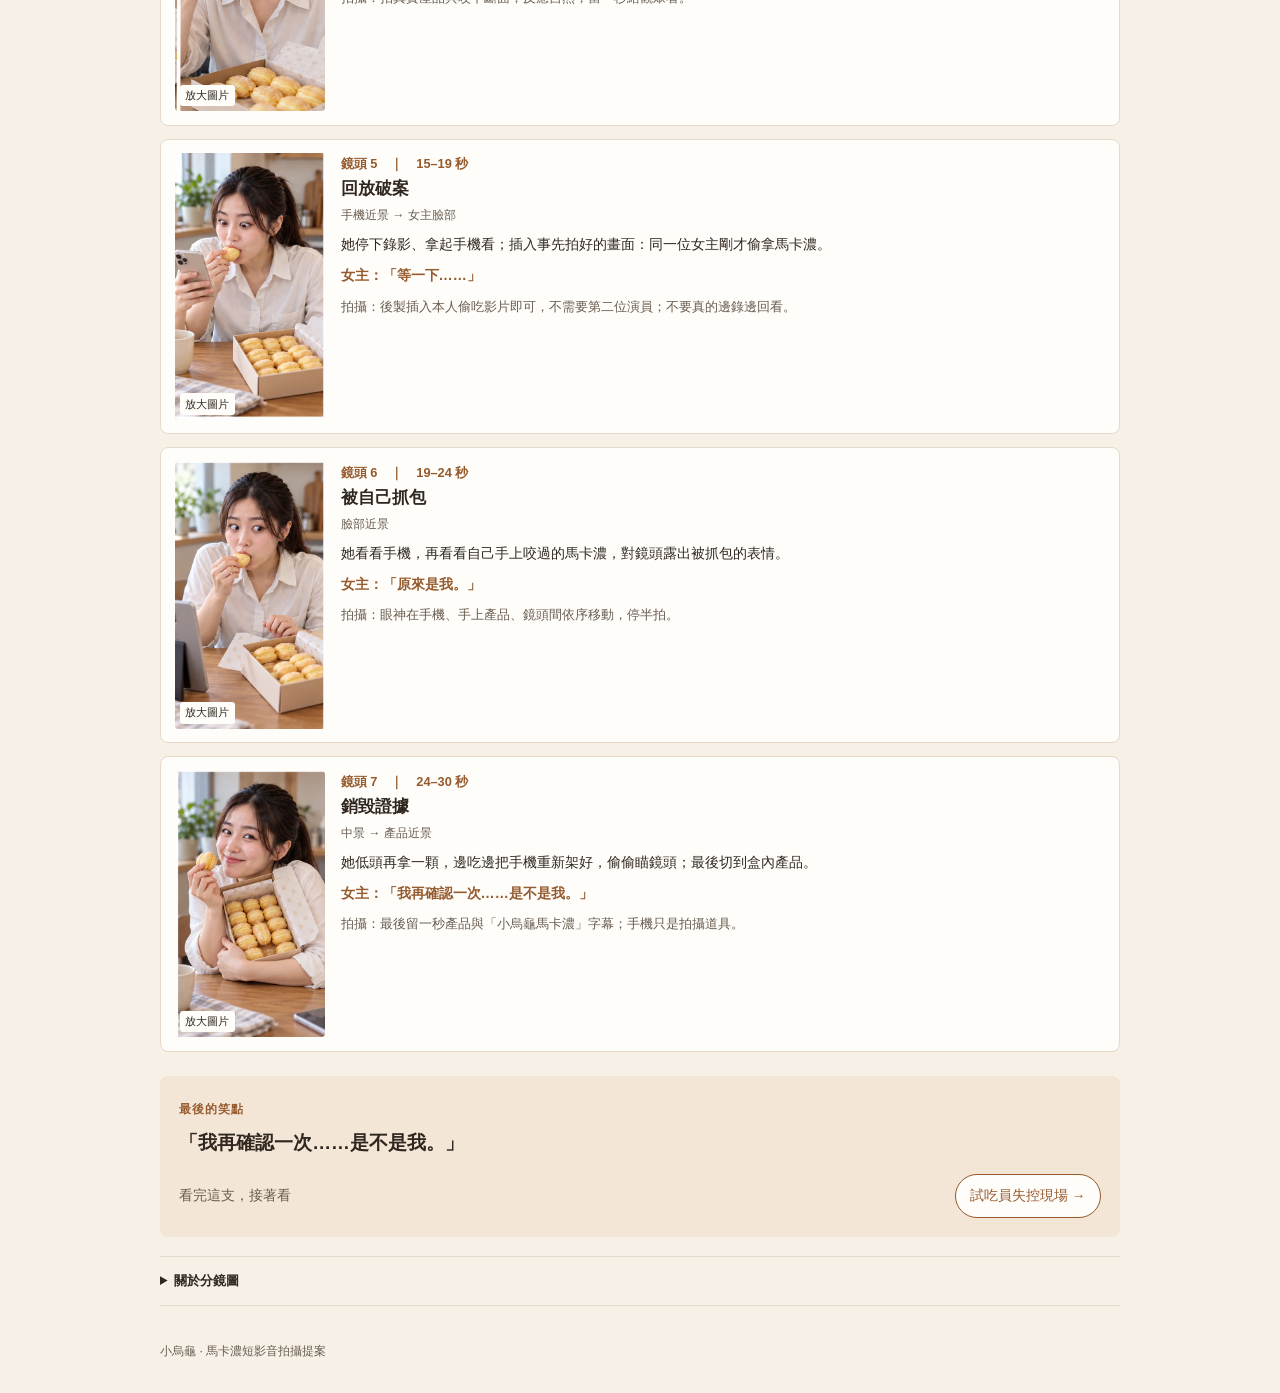
==== commit 4b434ccd: "Rewrite reels for solo tasting comedy" ====
--- a/index.html
+++ b/index.html
@@ -1,8 +1,8 @@
 <!doctype html>
-<html lang="zh-Hant"><head><meta charset="utf-8"><meta name="viewport" content="width=device-width, initial-scale=1"><meta name="theme-color" content="#f7f1e9"><meta name="description" content="小烏龜馬卡濃兩支實拍短影音分鏡與劇本。"><title>小烏龜｜兩支實拍腳本</title><link rel="stylesheet" href="tokens.css"><link rel="stylesheet" href="style.css"><style>button:focus-visible,a:focus-visible,summary:focus-visible{outline:3px solid var(--color-focus);outline-offset:3px}</style><script src="shoot-data.js" defer></script><script src="app.js" defer></script></head>
-<body><header class="topbar"><div class="top-inner"><div class="brand"><strong>小烏龜</strong><span>馬卡濃實拍腳本</span></div><nav class="switcher" aria-label="切換影片"><button id="choose-01" type="button" aria-pressed="true"><span>01</span> 我只吃一個</button><button id="choose-10" type="button" aria-pressed="false"><span>02</span> 甜點通關密語</button></nav></div></header>
-<main class="page" id="top"><section class="story-header"><div class="eyebrow">30 秒短影音　／　實拍提案</div><h1 id="title"></h1><p class="logline" id="logline"></p><div class="meta"><span>直式 9:16</span><span>兩位女演員</span><span>7 個鏡頭</span></div></section>
-<section class="setup" aria-labelledby="setup-title"><h2 id="setup-title">拍攝準備</h2><p id="setup"></p><p><strong>角色：</strong>小安、小葵。<strong>道具：</strong>小烏龜馬卡濃及禮盒。</p></section>
+<html lang="zh-Hant"><head><meta charset="utf-8"><meta name="viewport" content="width=device-width, initial-scale=1"><meta name="theme-color" content="#f7f1e9"><meta name="description" content="小烏龜馬卡濃兩支實拍短影音分鏡與劇本。"><title>小烏龜｜兩支實拍腳本</title><link rel="stylesheet" href="tokens.css"><link rel="stylesheet" href="style.css"><style>button:focus-visible,a:focus-visible,summary:focus-visible{outline:3px solid var(--color-focus);outline-offset:3px}</style><script src="shoot-data.js?v=solo1" defer></script><script src="app.js?v=solo1" defer></script></head>
+<body><header class="topbar"><div class="top-inner"><div class="brand"><strong>小烏龜</strong><span>馬卡濃實拍腳本</span></div><nav class="switcher" aria-label="切換影片"><button id="choose-01" type="button" aria-pressed="true"><span>01</span> 偷吃犯是誰</button><button id="choose-10" type="button" aria-pressed="false"><span>02</span> 試吃員失控</button></nav></div></header>
+<main class="page" id="top"><section class="story-header"><div class="eyebrow">30 秒短影音　／　實拍提案</div><h1 id="title"></h1><p class="logline" id="logline"></p><div class="meta"><span>直式 9:16</span><span>一位女演員</span><span>7 個鏡頭</span></div></section>
+<section class="setup" aria-labelledby="setup-title"><h2 id="setup-title">拍攝準備</h2><p id="setup"></p><p><strong>角色：</strong>一位女主角。<strong>道具：</strong>小烏龜馬卡濃及禮盒。</p></section>
 <section class="storyboard" aria-labelledby="storyboard-title"><div class="section-head"><div><span class="eyebrow">STORYBOARD</span><h2 id="storyboard-title">從頭到尾怎麼拍</h2></div><span class="hint">點圖片可放大</span></div><div id="shots" class="shots"></div></section>
 <section class="finish"><span class="eyebrow">最後的笑點</span><p id="ending"></p><div class="next"><span>看完這支，接著看</span><button type="button" id="switch-bottom">切換影片</button></div></section>
 <details class="notes"><summary>關於分鏡圖</summary><p>圖片由 ImageGen 參考小烏龜馬卡濃與禮盒實拍生成，女演員與商品在同一張圖中生成；產品形狀、包裝和手部仍可能與實物不同，實拍時以實際商品與劇本為準。</p></details>
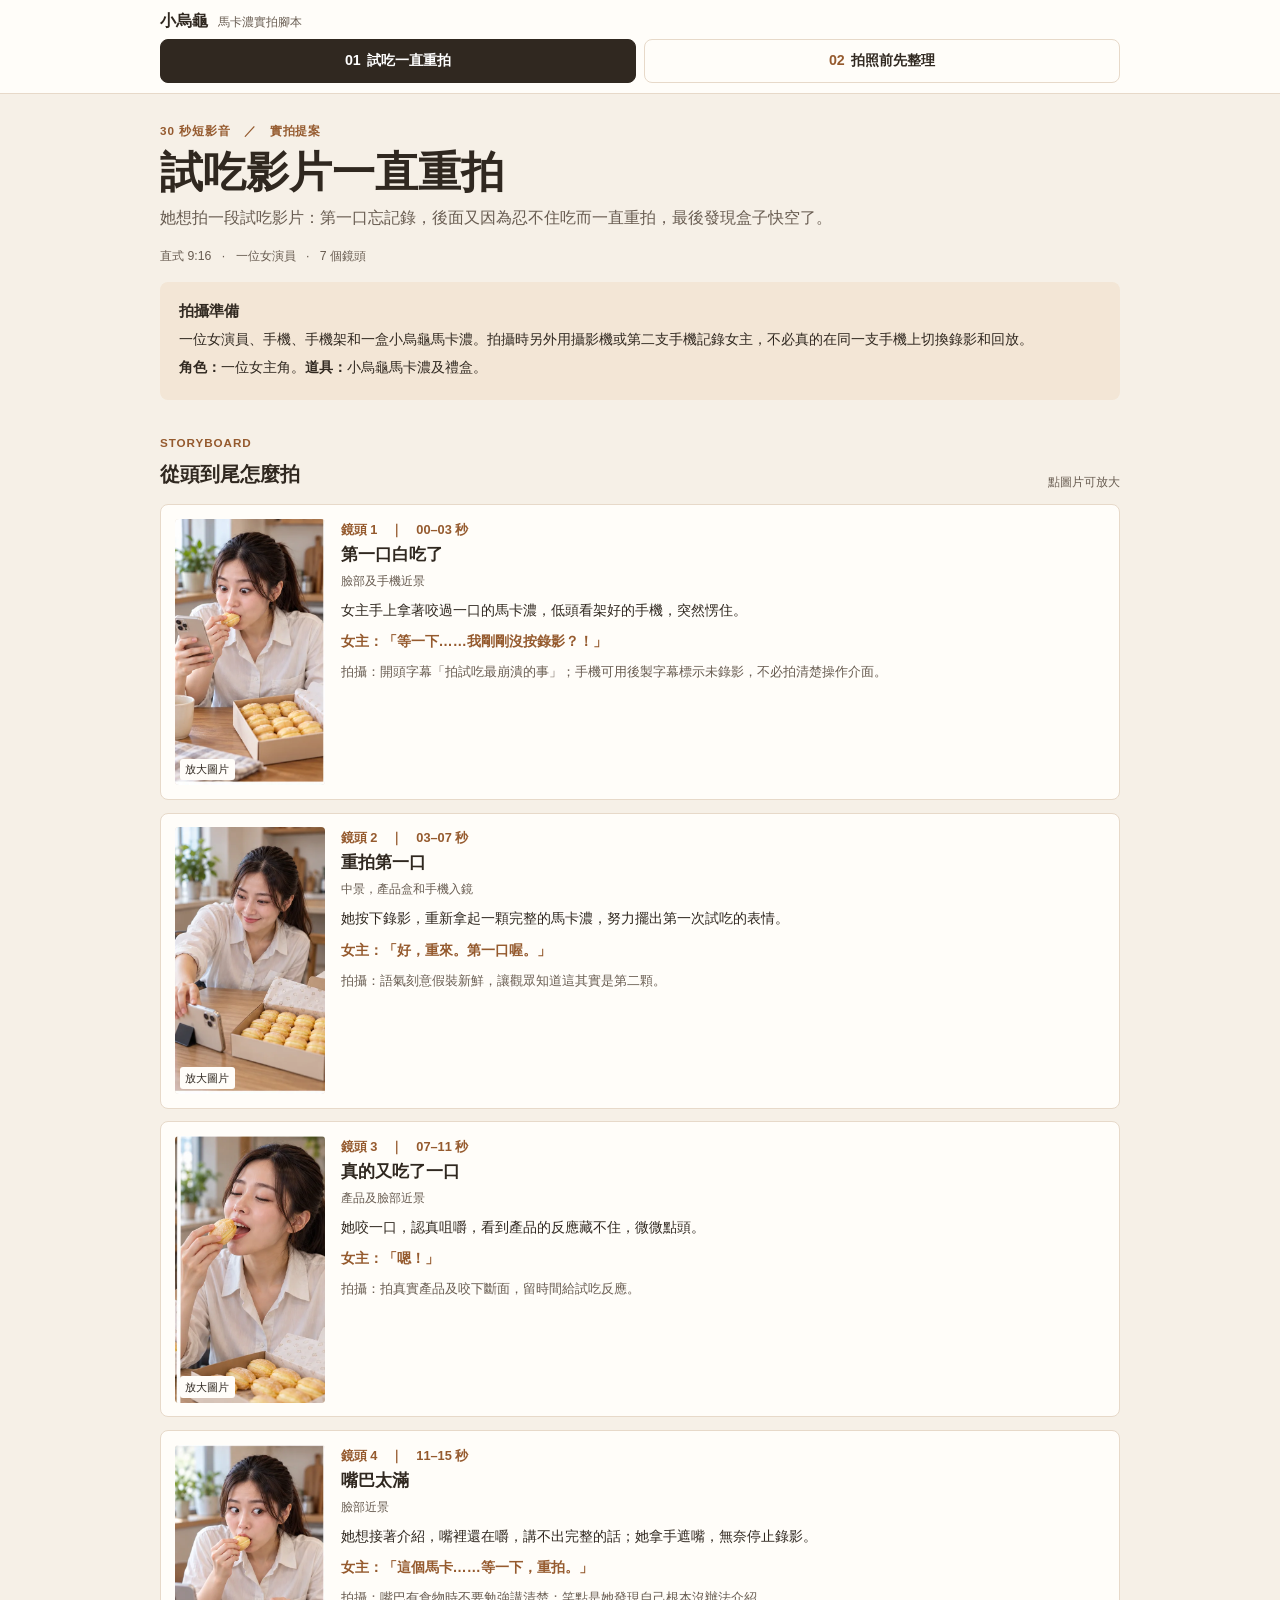
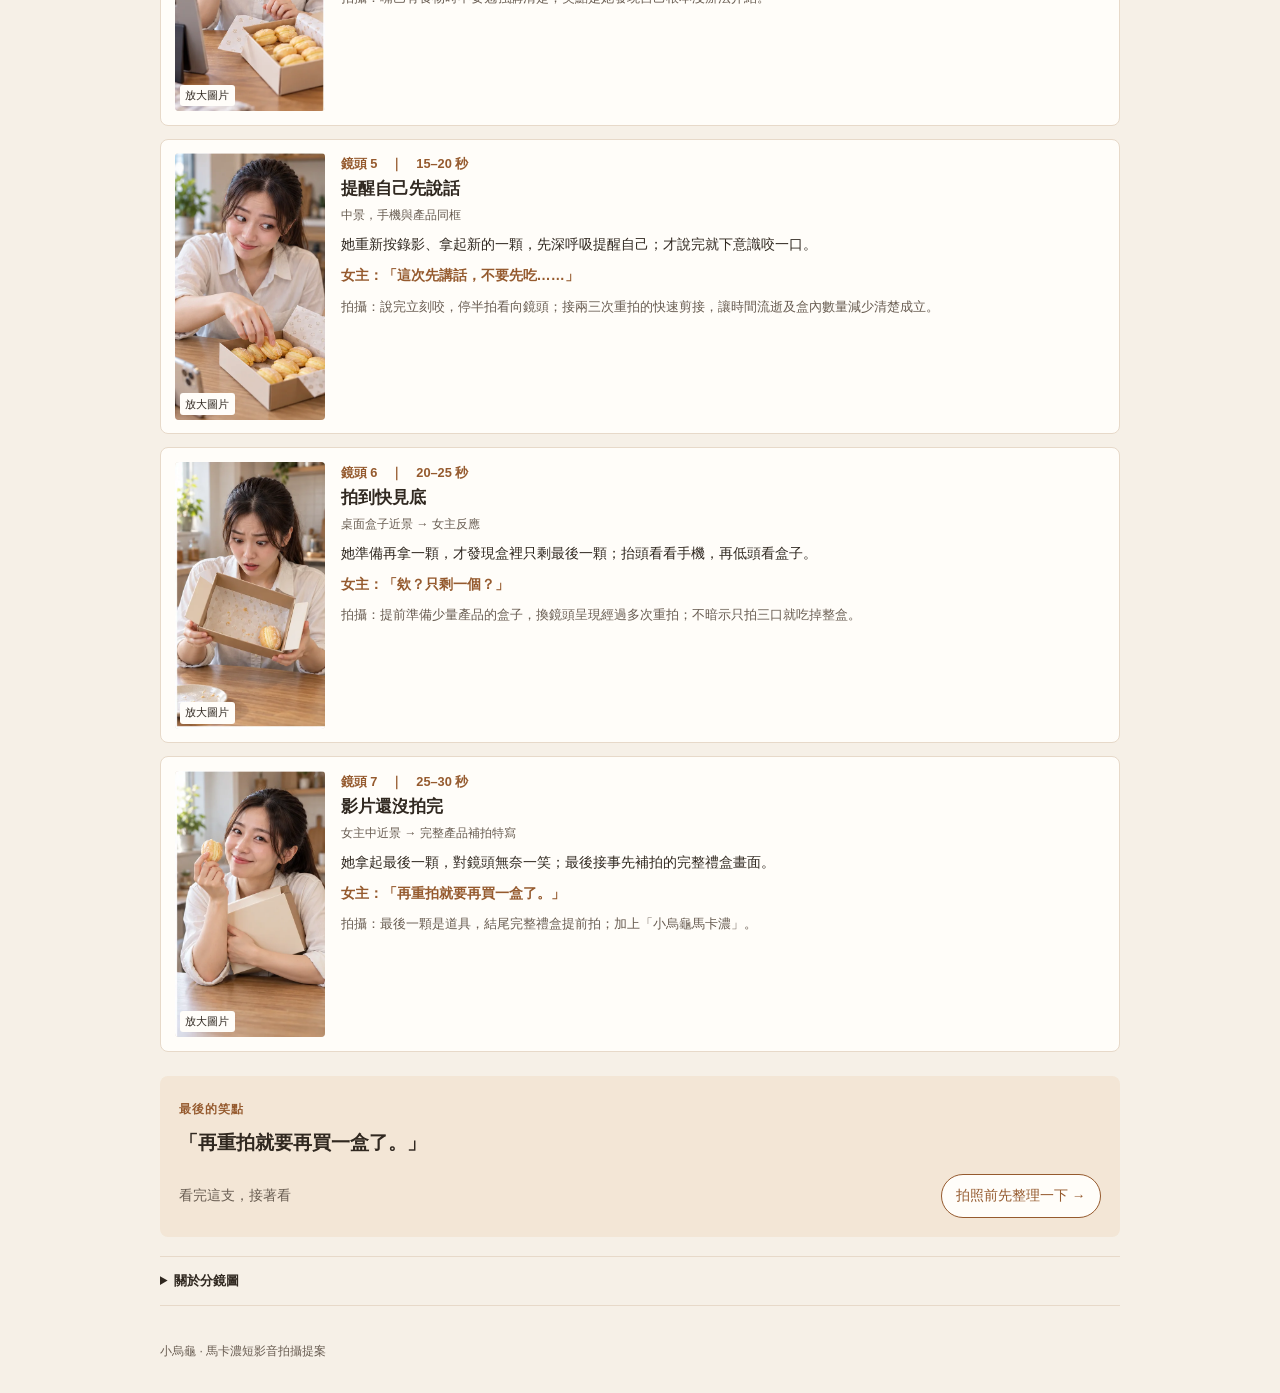
==== commit 9e7b65ed: "Make solo tasting stories logically coherent" ====
--- a/index.html
+++ b/index.html
@@ -1,11 +1,11 @@
 <!doctype html>
-<html lang="zh-Hant"><head><meta charset="utf-8"><meta name="viewport" content="width=device-width, initial-scale=1"><meta name="theme-color" content="#f7f1e9"><meta name="description" content="小烏龜馬卡濃兩支實拍短影音分鏡與劇本。"><title>小烏龜｜兩支實拍腳本</title><link rel="stylesheet" href="tokens.css"><link rel="stylesheet" href="style.css"><style>button:focus-visible,a:focus-visible,summary:focus-visible{outline:3px solid var(--color-focus);outline-offset:3px}</style><script src="shoot-data.js?v=solo1" defer></script><script src="app.js?v=solo1" defer></script></head>
-<body><header class="topbar"><div class="top-inner"><div class="brand"><strong>小烏龜</strong><span>馬卡濃實拍腳本</span></div><nav class="switcher" aria-label="切換影片"><button id="choose-01" type="button" aria-pressed="true"><span>01</span> 偷吃犯是誰</button><button id="choose-10" type="button" aria-pressed="false"><span>02</span> 試吃員失控</button></nav></div></header>
+<html lang="zh-Hant"><head><meta charset="utf-8"><meta name="viewport" content="width=device-width, initial-scale=1"><meta name="theme-color" content="#f7f1e9"><meta name="description" content="小烏龜馬卡濃兩支實拍短影音分鏡與劇本。"><title>小烏龜｜兩支實拍腳本</title><link rel="stylesheet" href="tokens.css"><link rel="stylesheet" href="style.css"><style>button:focus-visible,a:focus-visible,summary:focus-visible{outline:3px solid var(--color-focus);outline-offset:3px}</style><script src="shoot-data.js?v=solo2" defer></script><script src="app.js?v=solo2" defer></script></head>
+<body><header class="topbar"><div class="top-inner"><div class="brand"><strong>小烏龜</strong><span>馬卡濃實拍腳本</span></div><nav class="switcher" aria-label="切換影片"><button id="choose-01" type="button" aria-pressed="true"><span>01</span> 試吃一直重拍</button><button id="choose-10" type="button" aria-pressed="false"><span>02</span> 拍照前先整理</button></nav></div></header>
 <main class="page" id="top"><section class="story-header"><div class="eyebrow">30 秒短影音　／　實拍提案</div><h1 id="title"></h1><p class="logline" id="logline"></p><div class="meta"><span>直式 9:16</span><span>一位女演員</span><span>7 個鏡頭</span></div></section>
 <section class="setup" aria-labelledby="setup-title"><h2 id="setup-title">拍攝準備</h2><p id="setup"></p><p><strong>角色：</strong>一位女主角。<strong>道具：</strong>小烏龜馬卡濃及禮盒。</p></section>
 <section class="storyboard" aria-labelledby="storyboard-title"><div class="section-head"><div><span class="eyebrow">STORYBOARD</span><h2 id="storyboard-title">從頭到尾怎麼拍</h2></div><span class="hint">點圖片可放大</span></div><div id="shots" class="shots"></div></section>
 <section class="finish"><span class="eyebrow">最後的笑點</span><p id="ending"></p><div class="next"><span>看完這支，接著看</span><button type="button" id="switch-bottom">切換影片</button></div></section>
-<details class="notes"><summary>關於分鏡圖</summary><p>圖片由 ImageGen 參考小烏龜馬卡濃與禮盒實拍生成，女演員與商品在同一張圖中生成；產品形狀、包裝和手部仍可能與實物不同，實拍時以實際商品與劇本為準。</p></details>
+<details class="notes"><summary>關於分鏡圖</summary><p>圖片由 ImageGen 參考小烏龜馬卡濃與禮盒實拍生成，女演員與商品在同一張圖中生成；產品形狀、包裝、產品數量及鏡位仍可能與劇本或實物不同，實拍時以實際商品與劇本為準。</p></details>
 <footer>小烏龜 · 馬卡濃短影音拍攝提案</footer></main>
 <dialog id="image-dialog" aria-label="放大分鏡圖片"><div class="modal-header"><strong id="modal-title"></strong><button id="close-dialog" type="button" aria-label="關閉放大圖片">關閉 ✕</button></div><div id="modal-image" class="modal-image" role="img"></div><p>AI 生成示意，產品以實物為準。</p></dialog>
 <noscript><p>請開啟 JavaScript 以查看兩支拍攝腳本。</p></noscript></body></html>
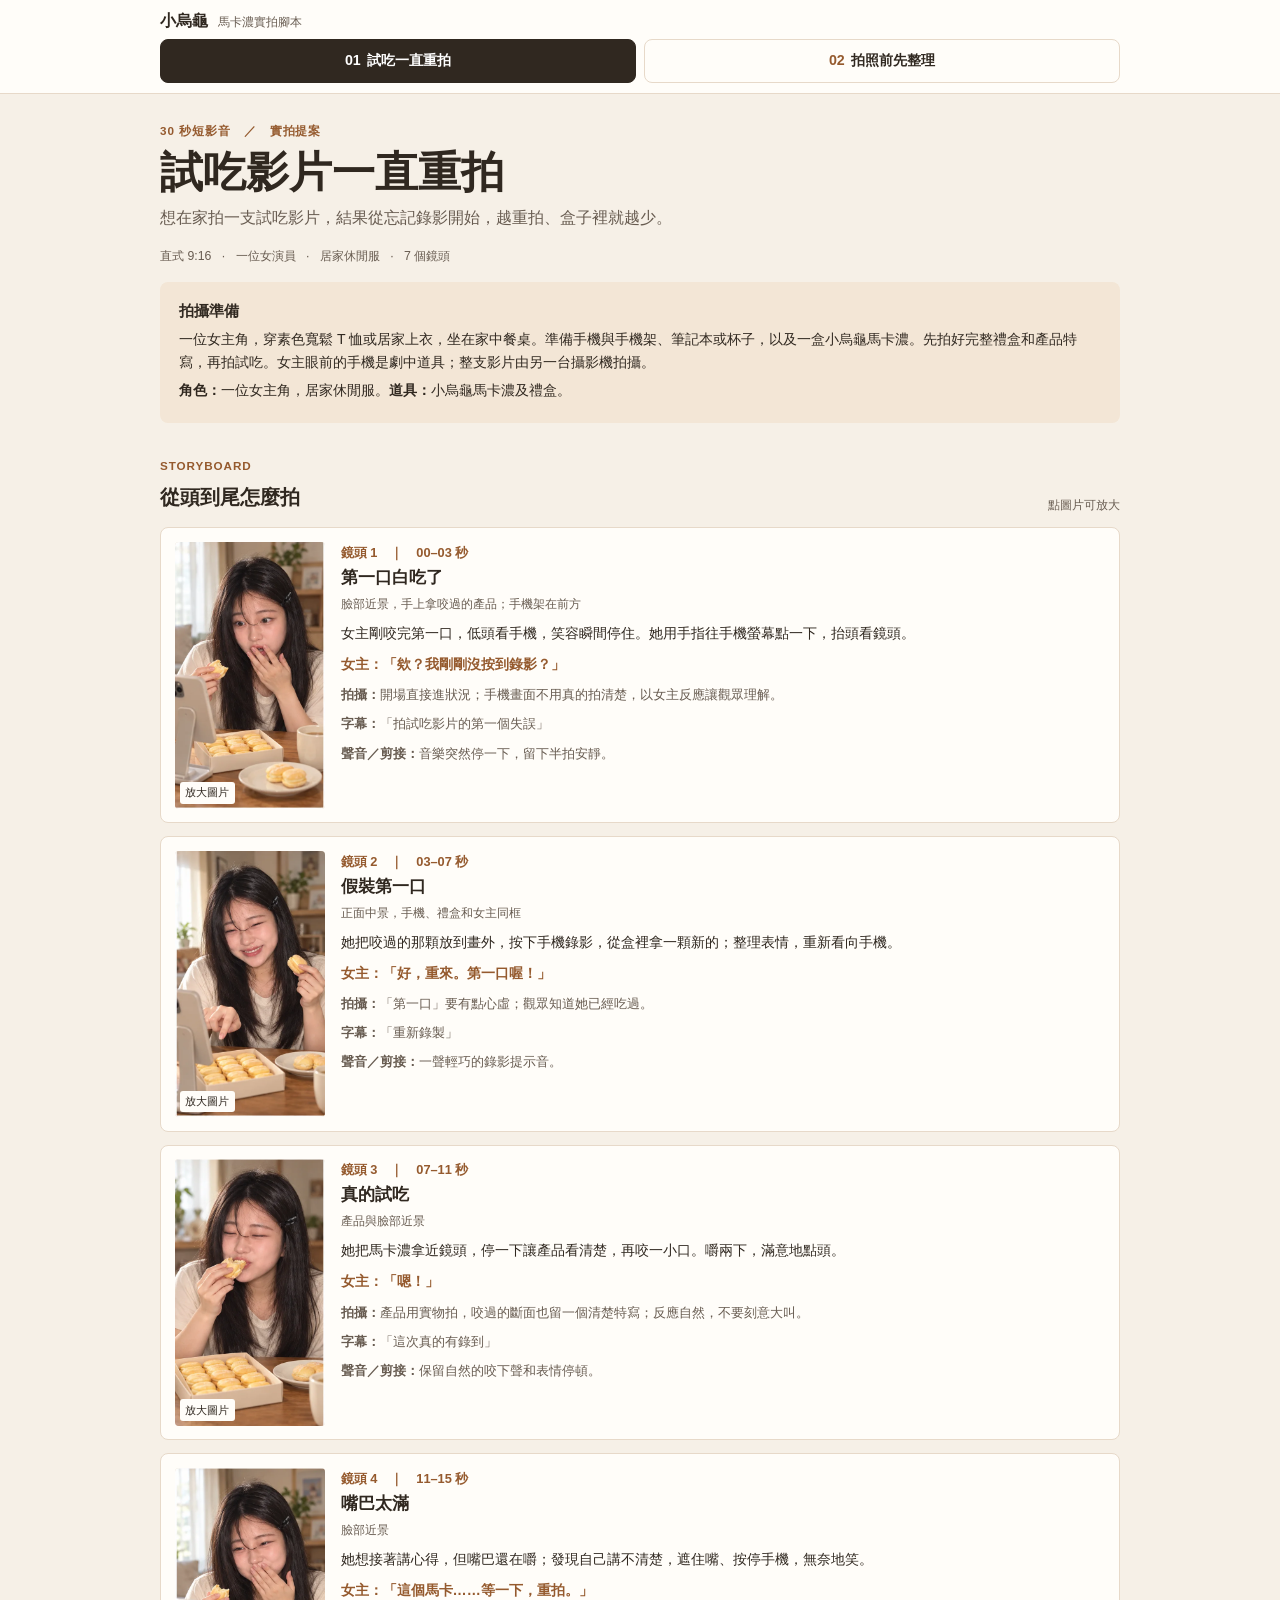
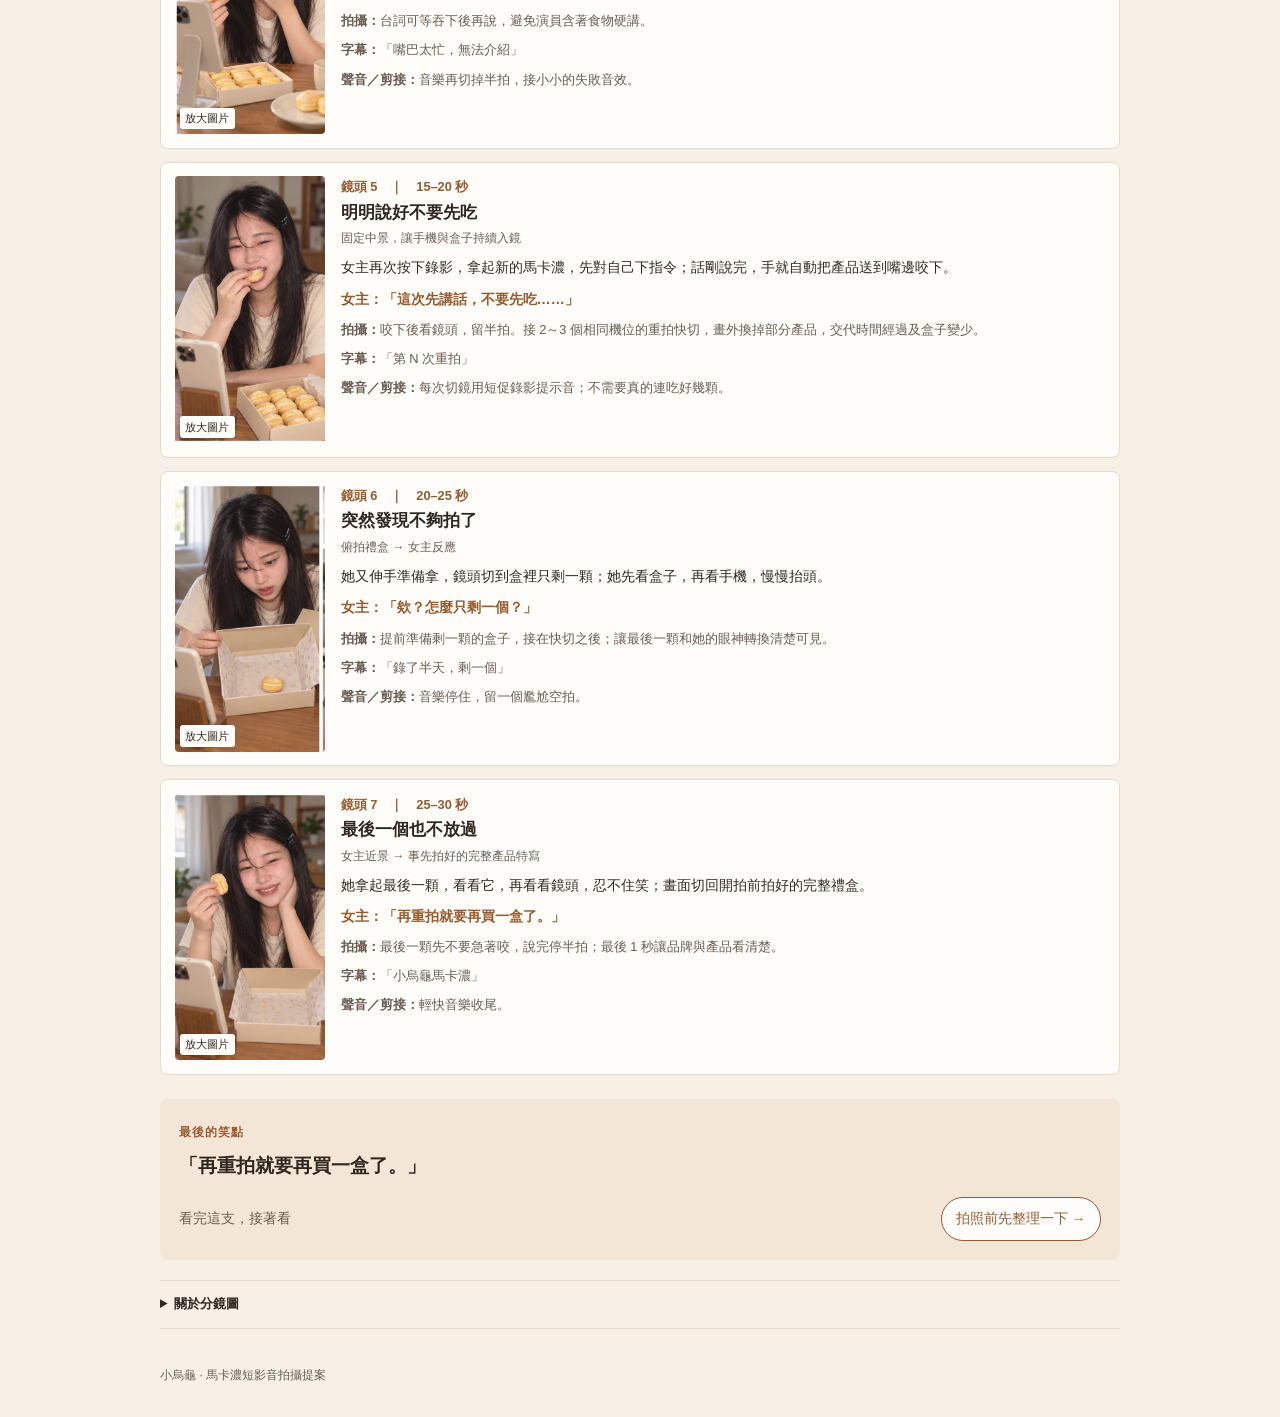
==== commit 9da2e80c: "Detail home reels and use supplied cast reference" ====
--- a/index.html
+++ b/index.html
@@ -1,11 +1,11 @@
 <!doctype html>
-<html lang="zh-Hant"><head><meta charset="utf-8"><meta name="viewport" content="width=device-width, initial-scale=1"><meta name="theme-color" content="#f7f1e9"><meta name="description" content="小烏龜馬卡濃兩支實拍短影音分鏡與劇本。"><title>小烏龜｜兩支實拍腳本</title><link rel="stylesheet" href="tokens.css"><link rel="stylesheet" href="style.css"><style>button:focus-visible,a:focus-visible,summary:focus-visible{outline:3px solid var(--color-focus);outline-offset:3px}</style><script src="shoot-data.js?v=solo2" defer></script><script src="app.js?v=solo2" defer></script></head>
+<html lang="zh-Hant"><head><meta charset="utf-8"><meta name="viewport" content="width=device-width, initial-scale=1"><meta name="theme-color" content="#f7f1e9"><meta name="description" content="小烏龜馬卡濃兩支實拍短影音分鏡與劇本。"><title>小烏龜｜兩支實拍腳本</title><link rel="stylesheet" href="tokens.css"><link rel="stylesheet" href="style.css"><style>button:focus-visible,a:focus-visible,summary:focus-visible{outline:3px solid var(--color-focus);outline-offset:3px}</style><script src="shoot-data.js?v=home-ref1" defer></script><script src="app.js?v=home-ref1" defer></script></head>
 <body><header class="topbar"><div class="top-inner"><div class="brand"><strong>小烏龜</strong><span>馬卡濃實拍腳本</span></div><nav class="switcher" aria-label="切換影片"><button id="choose-01" type="button" aria-pressed="true"><span>01</span> 試吃一直重拍</button><button id="choose-10" type="button" aria-pressed="false"><span>02</span> 拍照前先整理</button></nav></div></header>
-<main class="page" id="top"><section class="story-header"><div class="eyebrow">30 秒短影音　／　實拍提案</div><h1 id="title"></h1><p class="logline" id="logline"></p><div class="meta"><span>直式 9:16</span><span>一位女演員</span><span>7 個鏡頭</span></div></section>
-<section class="setup" aria-labelledby="setup-title"><h2 id="setup-title">拍攝準備</h2><p id="setup"></p><p><strong>角色：</strong>一位女主角。<strong>道具：</strong>小烏龜馬卡濃及禮盒。</p></section>
+<main class="page" id="top"><section class="story-header"><div class="eyebrow">30 秒短影音　／　實拍提案</div><h1 id="title"></h1><p class="logline" id="logline"></p><div class="meta"><span>直式 9:16</span><span>一位女演員</span><span>居家休閒服</span><span>7 個鏡頭</span></div></section>
+<section class="setup" aria-labelledby="setup-title"><h2 id="setup-title">拍攝準備</h2><p id="setup"></p><p><strong>角色：</strong>一位女主角，居家休閒服。<strong>道具：</strong>小烏龜馬卡濃及禮盒。</p></section>
 <section class="storyboard" aria-labelledby="storyboard-title"><div class="section-head"><div><span class="eyebrow">STORYBOARD</span><h2 id="storyboard-title">從頭到尾怎麼拍</h2></div><span class="hint">點圖片可放大</span></div><div id="shots" class="shots"></div></section>
 <section class="finish"><span class="eyebrow">最後的笑點</span><p id="ending"></p><div class="next"><span>看完這支，接著看</span><button type="button" id="switch-bottom">切換影片</button></div></section>
-<details class="notes"><summary>關於分鏡圖</summary><p>圖片由 ImageGen 參考小烏龜馬卡濃與禮盒實拍生成，女演員與商品在同一張圖中生成；產品形狀、包裝、產品數量及鏡位仍可能與劇本或實物不同，實拍時以實際商品與劇本為準。</p></details>
+<details class="notes"><summary>關於分鏡圖</summary><p>圖片由 ImageGen 參考提供的女主角照片、小烏龜馬卡濃與禮盒實拍生成，女演員與商品在同一張圖中生成；人物相貌、產品形狀、包裝、產品數量及鏡位仍可能與照片、劇本或實物不同，實拍時以實際商品與劇本為準。</p></details>
 <footer>小烏龜 · 馬卡濃短影音拍攝提案</footer></main>
 <dialog id="image-dialog" aria-label="放大分鏡圖片"><div class="modal-header"><strong id="modal-title"></strong><button id="close-dialog" type="button" aria-label="關閉放大圖片">關閉 ✕</button></div><div id="modal-image" class="modal-image" role="img"></div><p>AI 生成示意，產品以實物為準。</p></dialog>
 <noscript><p>請開啟 JavaScript 以查看兩支拍攝腳本。</p></noscript></body></html>
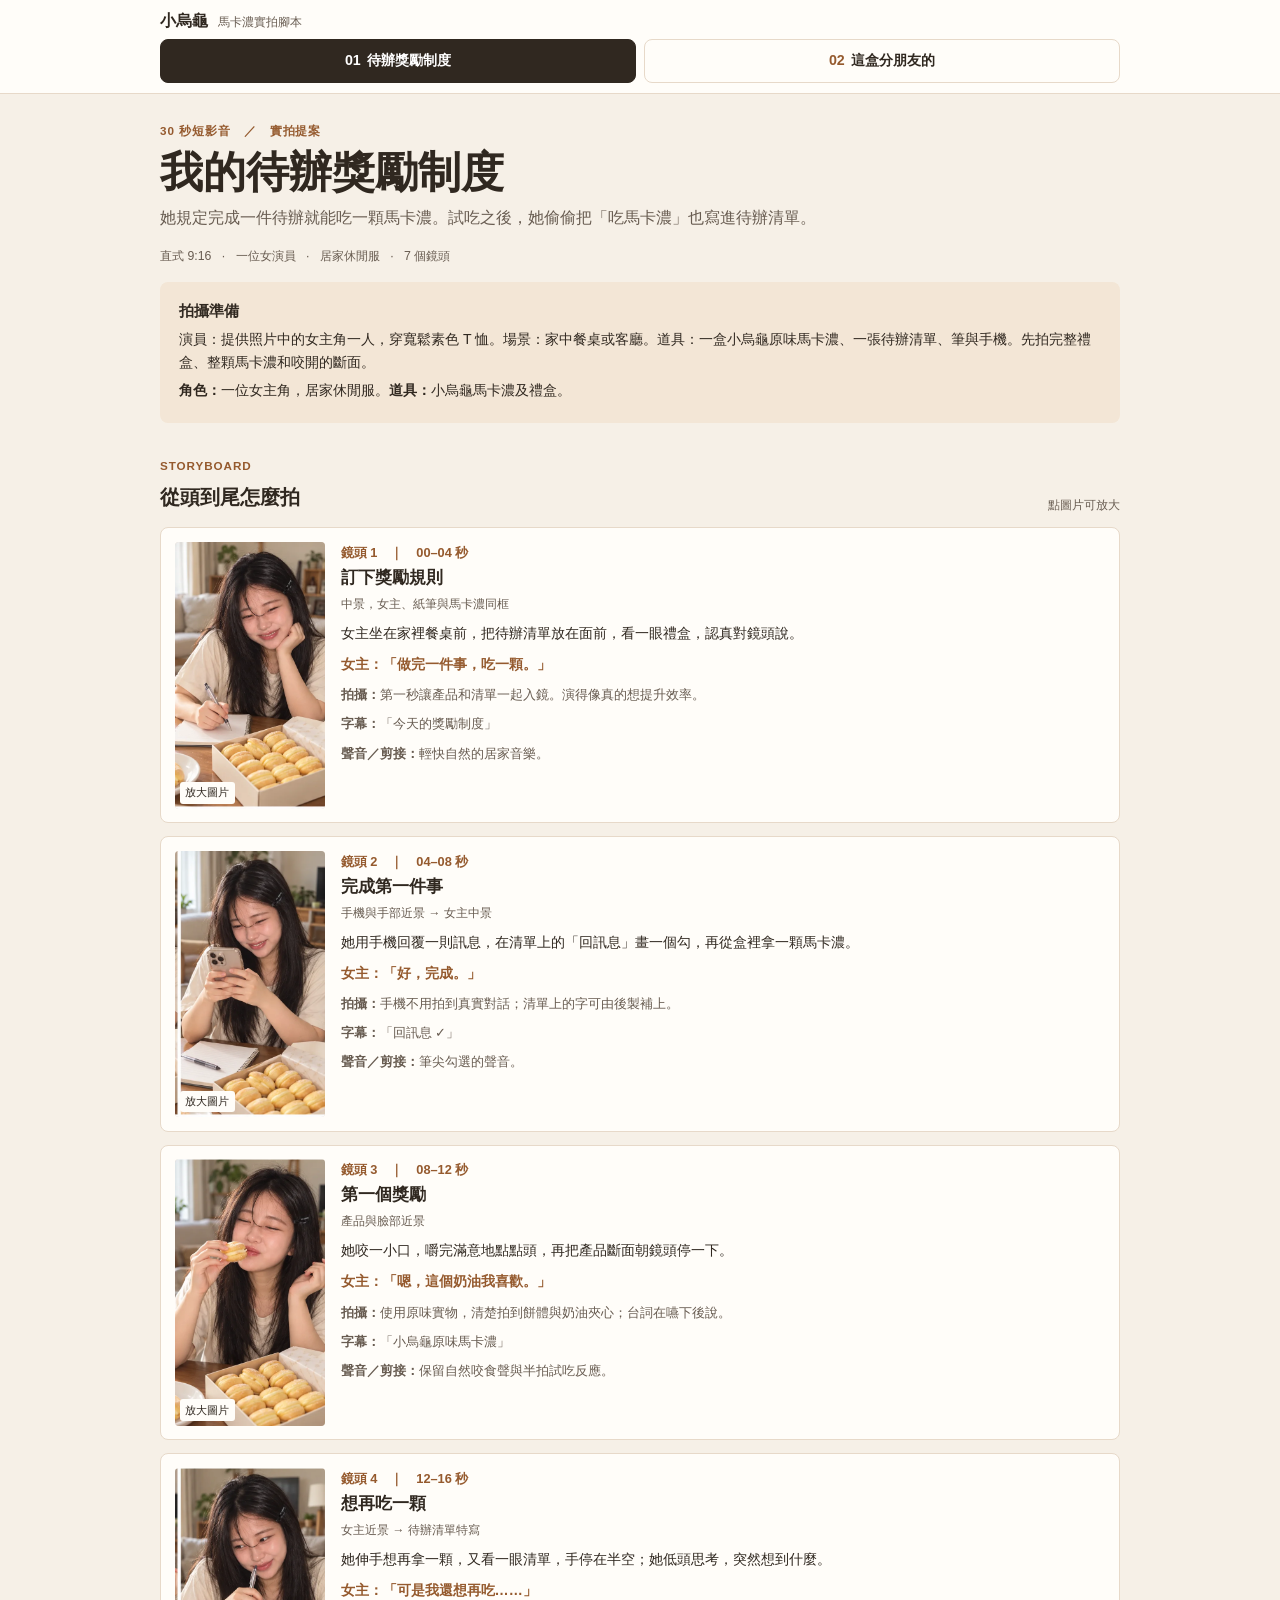
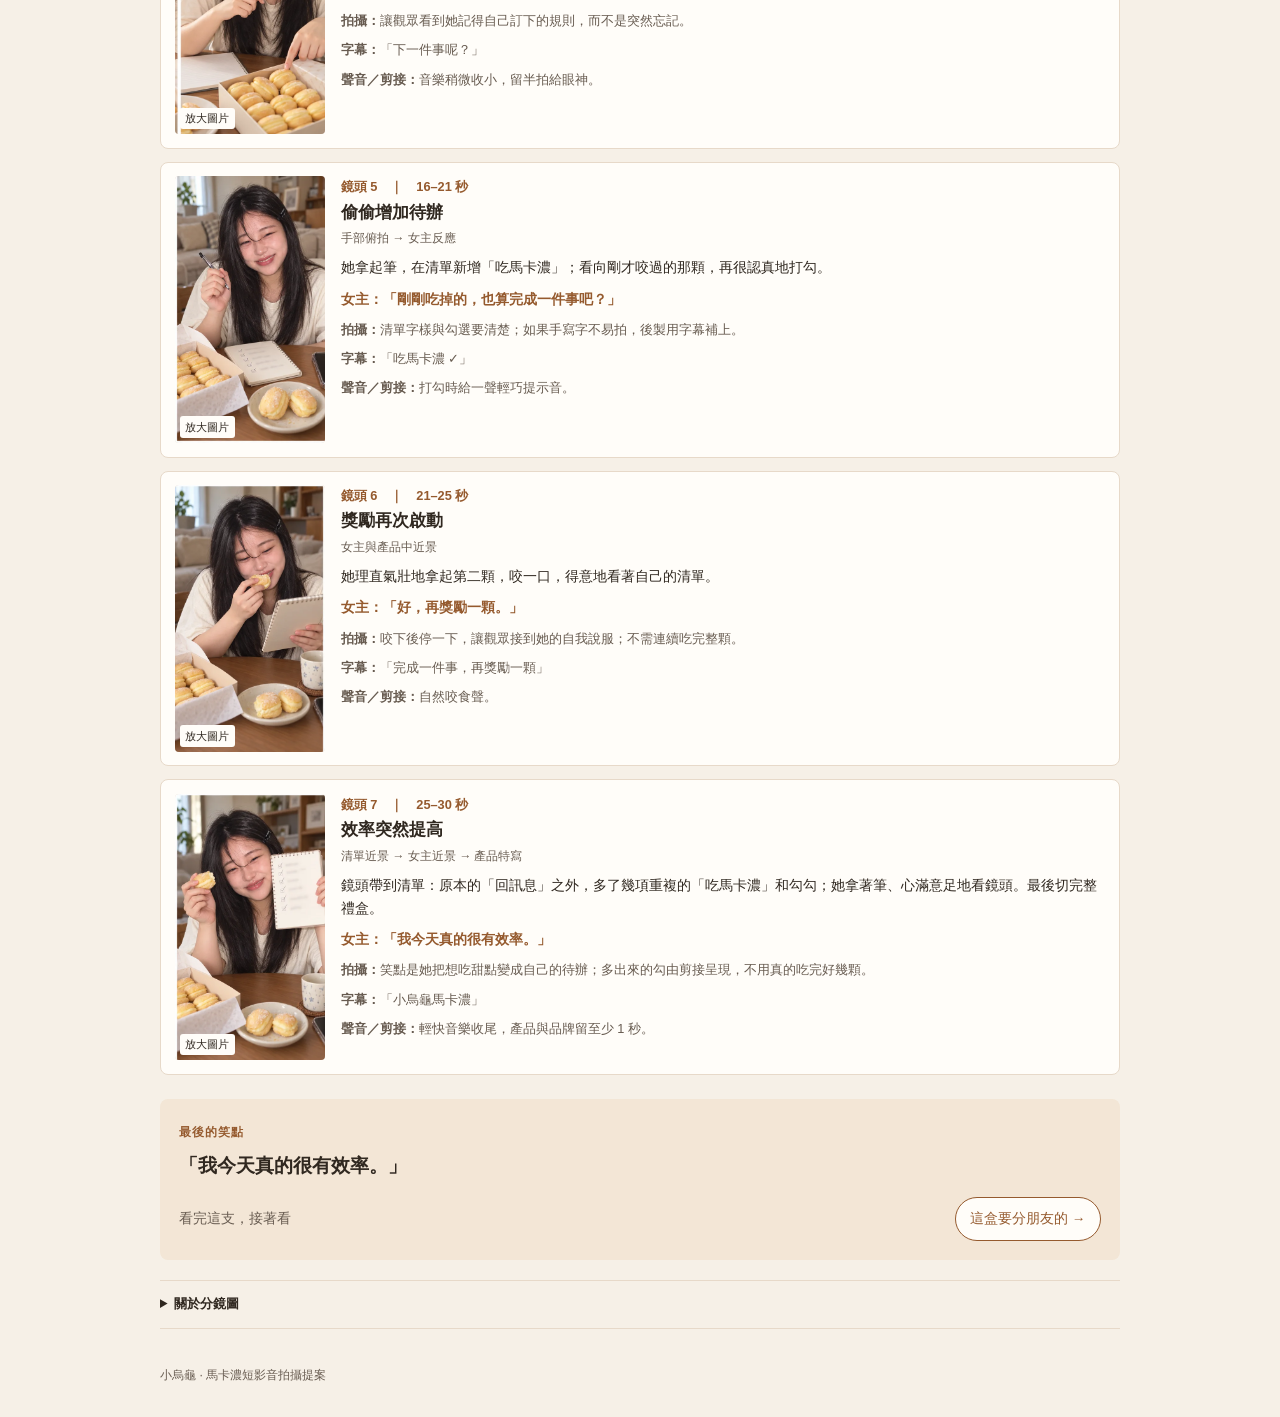
==== commit b9e800b6: "Rewrite reels as everyday comedy stories" ====
--- a/index.html
+++ b/index.html
@@ -1,6 +1,6 @@
 <!doctype html>
-<html lang="zh-Hant"><head><meta charset="utf-8"><meta name="viewport" content="width=device-width, initial-scale=1"><meta name="theme-color" content="#f7f1e9"><meta name="description" content="小烏龜馬卡濃兩支實拍短影音分鏡與劇本。"><title>小烏龜｜兩支實拍腳本</title><link rel="stylesheet" href="tokens.css"><link rel="stylesheet" href="style.css"><style>button:focus-visible,a:focus-visible,summary:focus-visible{outline:3px solid var(--color-focus);outline-offset:3px}</style><script src="shoot-data.js?v=home-ref1" defer></script><script src="app.js?v=home-ref1" defer></script></head>
-<body><header class="topbar"><div class="top-inner"><div class="brand"><strong>小烏龜</strong><span>馬卡濃實拍腳本</span></div><nav class="switcher" aria-label="切換影片"><button id="choose-01" type="button" aria-pressed="true"><span>01</span> 試吃一直重拍</button><button id="choose-10" type="button" aria-pressed="false"><span>02</span> 拍照前先整理</button></nav></div></header>
+<html lang="zh-Hant"><head><meta charset="utf-8"><meta name="viewport" content="width=device-width, initial-scale=1"><meta name="theme-color" content="#f7f1e9"><meta name="description" content="小烏龜馬卡濃兩支實拍短影音分鏡與劇本。"><title>小烏龜｜兩支實拍腳本</title><link rel="stylesheet" href="tokens.css"><link rel="stylesheet" href="style.css"><style>button:focus-visible,a:focus-visible,summary:focus-visible{outline:3px solid var(--color-focus);outline-offset:3px}</style><script src="shoot-data.js?v=life1" defer></script><script src="app.js?v=life1" defer></script></head>
+<body><header class="topbar"><div class="top-inner"><div class="brand"><strong>小烏龜</strong><span>馬卡濃實拍腳本</span></div><nav class="switcher" aria-label="切換影片"><button id="choose-01" type="button" aria-pressed="true"><span>01</span> 待辦獎勵制度</button><button id="choose-10" type="button" aria-pressed="false"><span>02</span> 這盒分朋友的</button></nav></div></header>
 <main class="page" id="top"><section class="story-header"><div class="eyebrow">30 秒短影音　／　實拍提案</div><h1 id="title"></h1><p class="logline" id="logline"></p><div class="meta"><span>直式 9:16</span><span>一位女演員</span><span>居家休閒服</span><span>7 個鏡頭</span></div></section>
 <section class="setup" aria-labelledby="setup-title"><h2 id="setup-title">拍攝準備</h2><p id="setup"></p><p><strong>角色：</strong>一位女主角，居家休閒服。<strong>道具：</strong>小烏龜馬卡濃及禮盒。</p></section>
 <section class="storyboard" aria-labelledby="storyboard-title"><div class="section-head"><div><span class="eyebrow">STORYBOARD</span><h2 id="storyboard-title">從頭到尾怎麼拍</h2></div><span class="hint">點圖片可放大</span></div><div id="shots" class="shots"></div></section>
